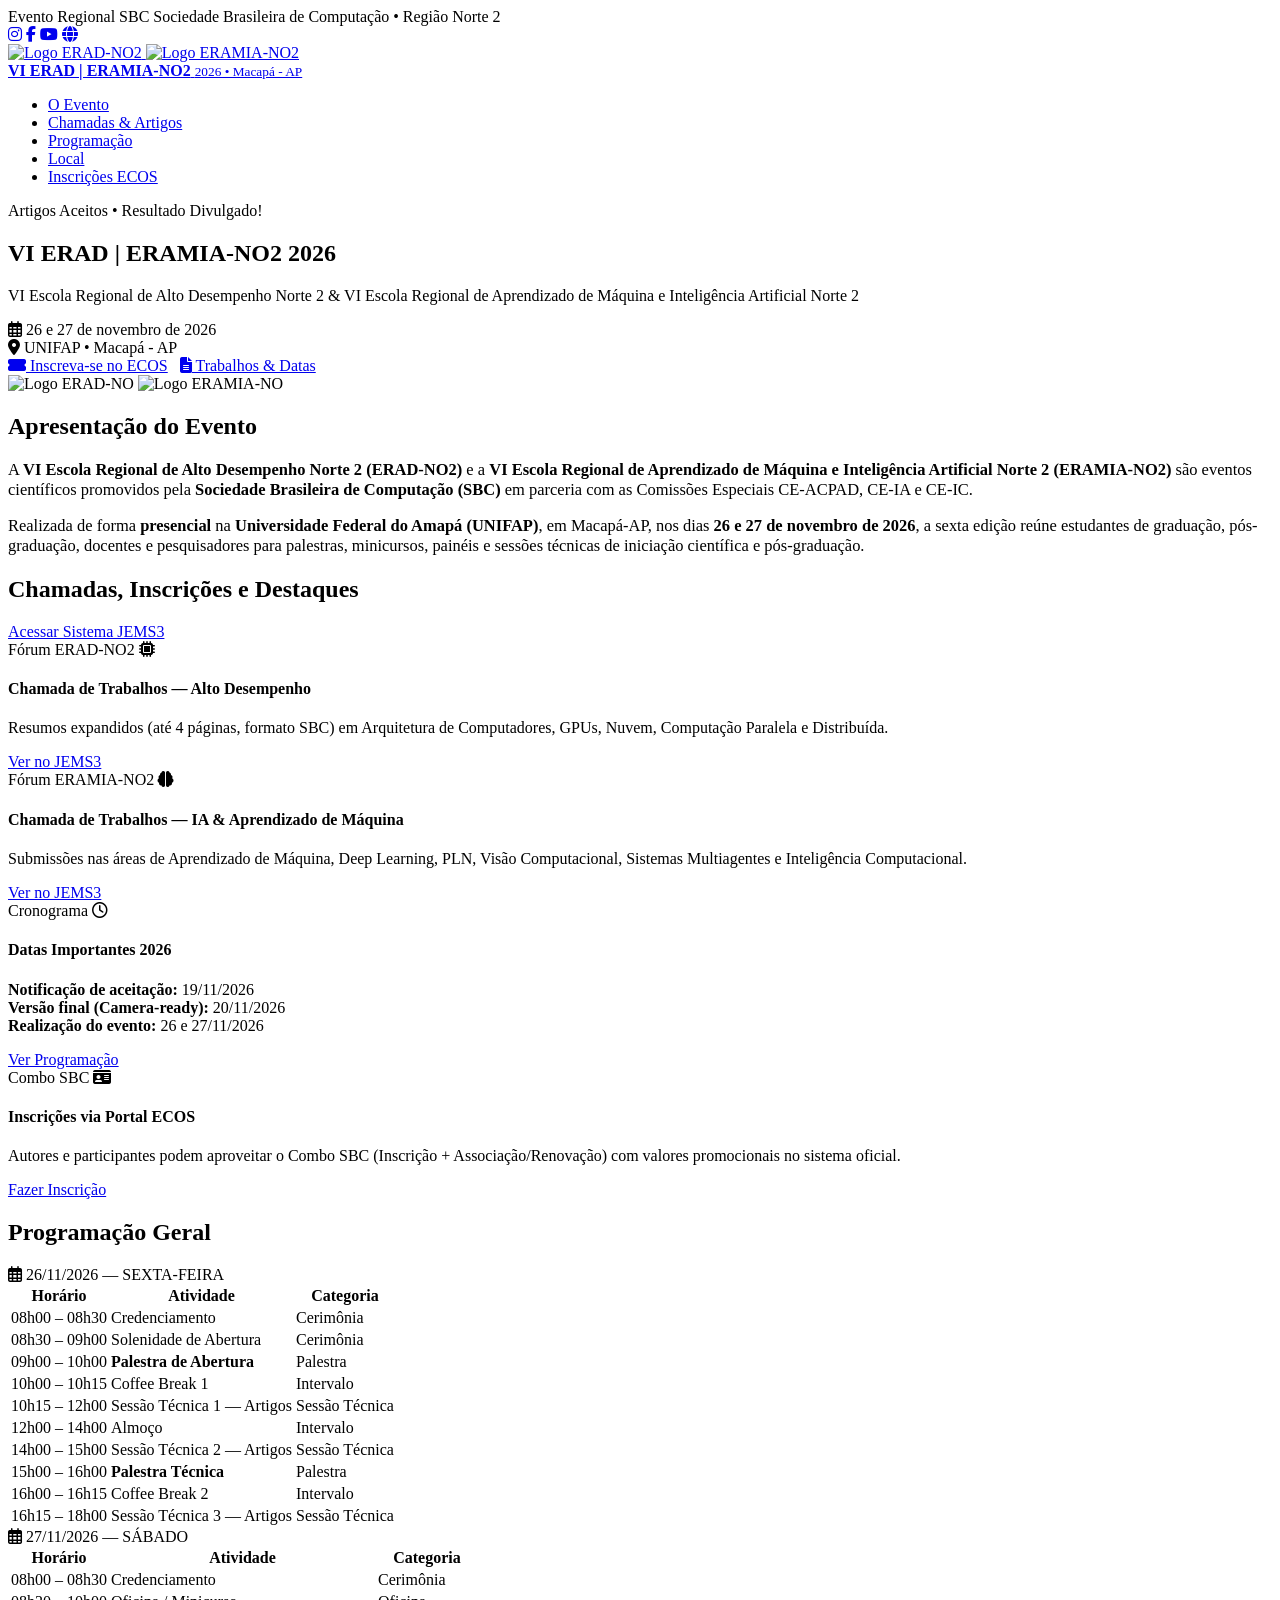
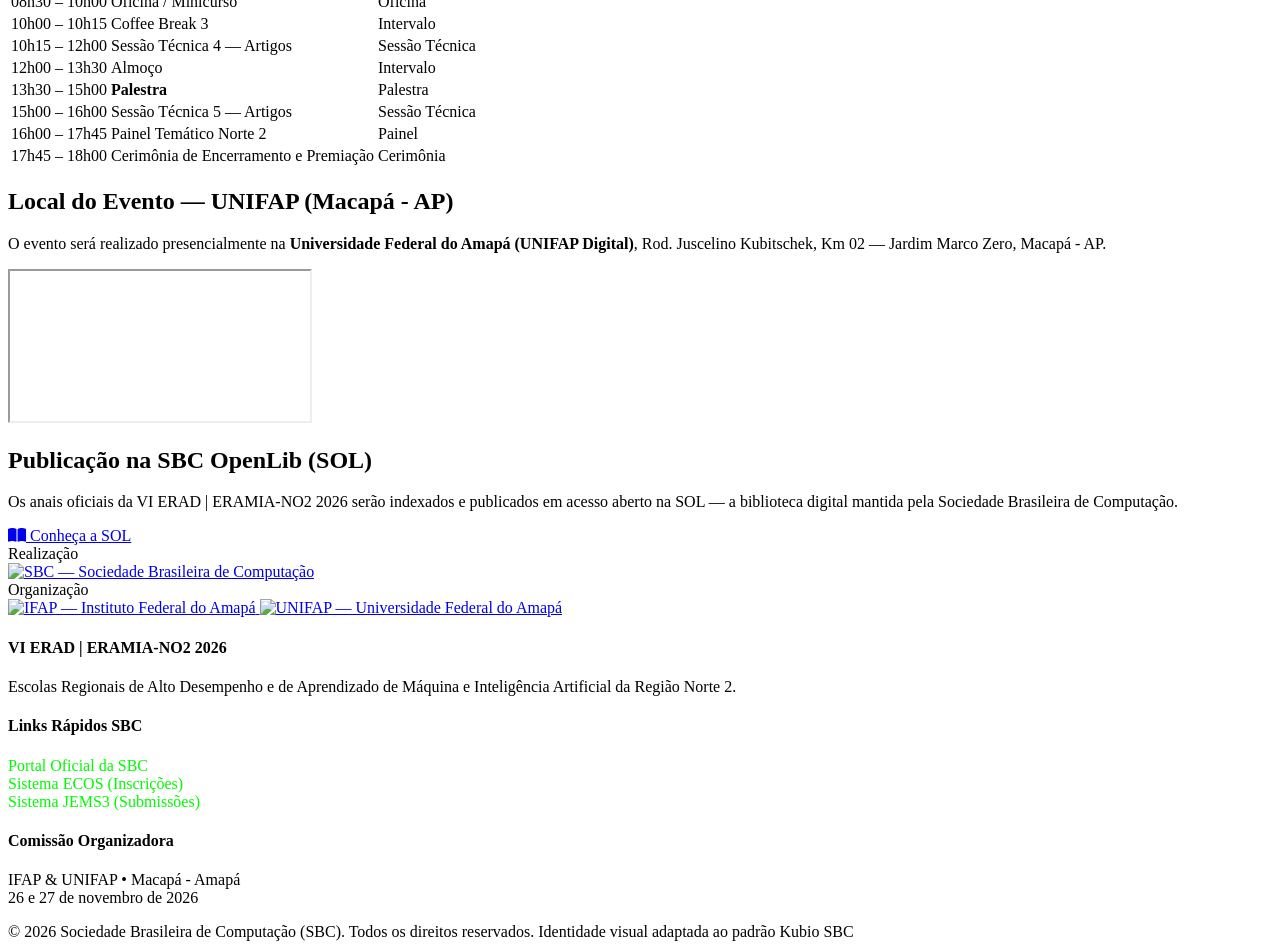
==== index.html @ fdc39e46 "Add files via upload" ====
<!DOCTYPE html>
<html lang="pt-BR" id="kubio">
<head>
  <meta charset="UTF-8" />
  <meta name="viewport" content="width=device-width, initial-scale=1" />
  <title>VI ERAD | ERAMIA-NO2 2026 – Sociedade Brasileira de Computação</title>
  <link rel="icon" href="assets/images/logo_ERAMIA-NO.png" type="image/png" />
  <link rel="stylesheet" href="https://cdnjs.cloudflare.com/ajax/libs/font-awesome/6.5.0/css/all.min.css" />
  <link rel="stylesheet" href="assets/css/sbc-erad-eramia.css" />
</head>
<body class="home wp-theme-kubio">
  <div id="page-top" tabindex="-1"></div>

  <div class="wp-site-blocks">
<!-- TOPBAR INSTITUCIONAL SBC -->
<div class="sbc-topbar">
  <div class="h-section-boxed-container sbc-topbar-inner">
    <div class="sbc-topbar-tag">
      <span class="badge-neon">Evento Regional SBC</span>
      <span>Sociedade Brasileira de Computação • Região Norte 2</span>
    </div>
    <div class="sbc-social-icons">
      <a href="https://www.instagram.com/eraderamia_no2/" target="_blank" rel="noopener" aria-label="Instagram"><i class="fab fa-instagram"></i></a>
      <a href="https://www.facebook.com/erad.eramia.no2" target="_blank" rel="noopener" aria-label="Facebook"><i class="fab fa-facebook-f"></i></a>
      <a href="https://www.youtube.com/channel/UCKwmp3FBjyOh47VYIpwZYsQ" target="_blank" rel="noopener" aria-label="YouTube"><i class="fab fa-youtube"></i></a>
      <a href="https://www.sbc.org.br/" target="_blank" rel="noopener" title="Portal SBC"><i class="fas fa-globe"></i></a>
    </div>
  </div>
</div>

<!-- HEADER E MENU PRINCIPAL (Estrutura Kubio Navigation) -->
<header class="wp-block-kubio-navigation-section">
  <div class="kubio-nav-inner">
    <a href="#page-top" class="kubio-logo-wrap">
      <img src="assets/images/logo_ERAD-NO.png" alt="Logo ERAD-NO2" />
      <img src="assets/images/logo_ERAMIA-NO.png" alt="Logo ERAMIA-NO2" />
      <div class="kubio-logo-title">
        <strong>VI ERAD | ERAMIA-NO2</strong>
        <small>2026 • Macapá - AP</small>
      </div>
    </a>

    <nav class="kubio-menu" aria-label="Menu Principal">
      <ul>
        <li class="current_page_item"><a href="#sobre">O Evento</a></li>
        <li><a href="#chamadas">Chamadas &amp; Artigos</a></li>
        <li><a href="#programacao">Programação</a></li>
        <li><a href="#local">Local</a></li>
        <li class="btn-nav-ecos"><a href="https://centraldesistemas.sbc.org.br/ecos/eradeeramiano22026" target="_blank" rel="noopener">Inscrições ECOS</a></li>
      </ul>
    </nav>
  </div>
</header>


    <!-- 3. SUPER BANNER / HERO -->
    <section class="sbc-smartslider-hero">
      <div class="hero-grid">
        <div>
          <span class="hero-kicker">Artigos Aceitos • Resultado Divulgado!</span>
          <h1>VI ERAD | <span>ERAMIA-NO2</span> 2026</h1>
          <p class="hero-subtitle">
            VI Escola Regional de Alto Desempenho Norte 2 &amp; VI Escola Regional de Aprendizado de Máquina e Inteligência Artificial Norte 2
          </p>

          <div class="hero-meta-row">
            <div class="hero-meta-item">
              <i class="far fa-calendar-alt"></i>
              <span>26 e 27 de novembro de 2026</span>
            </div>
            <div class="hero-meta-item">
              <i class="fas fa-map-marker-alt"></i>
              <span>UNIFAP • Macapá - AP</span>
            </div>
          </div>

          <div style="display: flex; gap: 12px; flex-wrap: wrap;">
            <a href="https://centraldesistemas.sbc.org.br/ecos/eradeeramiano22026" target="_blank" rel="noopener" class="wp-block-kubio-button__link btn-sbc-primary">
              <i class="fas fa-ticket-alt"></i> Inscreva-se no ECOS
            </a>
            <a href="#chamadas" class="wp-block-kubio-button__link btn-sbc-outline">
              <i class="fas fa-file-alt"></i> Trabalhos &amp; Datas
            </a>
          </div>
        </div>

        <div class="hero-logos-box">
          <img src="assets/images/logo_ERAD-NO.png" alt="Logo ERAD-NO" />
          <img src="assets/images/logo_ERAMIA-NO.png" alt="Logo ERAMIA-NO" />
        </div>
      </div>
    </section>

    <!-- 4. APRESENTAÇÃO DO EVENTO -->
    <section id="sobre" class="kubio-section">
      <div class="h-section-boxed-container">
        <div class="kubio-section-header">
          <h2>Apresentação do Evento</h2>
        </div>
        <p style="margin-bottom: 14px; font-size: 1.03rem;">
          A <strong>VI Escola Regional de Alto Desempenho Norte 2 (ERAD-NO2)</strong> e a <strong>VI Escola Regional de Aprendizado de Máquina e Inteligência Artificial Norte 2 (ERAMIA-NO2)</strong> são eventos científicos promovidos pela <strong>Sociedade Brasileira de Computação (SBC)</strong> em parceria com as Comissões Especiais CE-ACPAD, CE-IA e CE-IC.
        </p>
        <p style="font-size: 1.03rem;">
          Realizada de forma <strong>presencial</strong> na <strong>Universidade Federal do Amapá (UNIFAP)</strong>, em Macapá-AP, nos dias <strong>26 e 27 de novembro de 2026</strong>, a sexta edição reúne estudantes de graduação, pós-graduação, docentes e pesquisadores para palestras, minicursos, painéis e sessões técnicas de iniciação científica e pós-graduação.
        </p>
      </div>
    </section>

    <!-- 5. CARDS DE DESTAQUES E CHAMADAS -->
    <section id="chamadas" class="kubio-section kubio-section-alt">
      <div class="h-section-boxed-container">
        <div class="kubio-section-header">
          <h2>Chamadas, Inscrições e Destaques</h2>
          <a href="https://jems3.sbc.org.br/eradeeramia-no22026" target="_blank" rel="noopener" class="kubio-read-more">Acessar Sistema JEMS3</a>
        </div>

        <div class="kubio-cards-grid">
          <article class="kubio-post-card">
            <div class="kubio-card-banner">
              <span>Fórum ERAD-NO2</span>
              <i class="fas fa-microchip"></i>
            </div>
            <div class="kubio-card-body">
              <h4>Chamada de Trabalhos — Alto Desempenho</h4>
              <p>Resumos expandidos (até 4 páginas, formato SBC) em Arquitetura de Computadores, GPUs, Nuvem, Computação Paralela e Distribuída.</p>
              <a href="https://jems3.sbc.org.br/eradeeramia-no22026" target="_blank" rel="noopener" class="kubio-read-more">Ver no JEMS3</a>
            </div>
          </article>

          <article class="kubio-post-card">
            <div class="kubio-card-banner">
              <span>Fórum ERAMIA-NO2</span>
              <i class="fas fa-brain"></i>
            </div>
            <div class="kubio-card-body">
              <h4>Chamada de Trabalhos — IA &amp; Aprendizado de Máquina</h4>
              <p>Submissões nas áreas de Aprendizado de Máquina, Deep Learning, PLN, Visão Computacional, Sistemas Multiagentes e Inteligência Computacional.</p>
              <a href="https://jems3.sbc.org.br/eradeeramia-no22026" target="_blank" rel="noopener" class="kubio-read-more">Ver no JEMS3</a>
            </div>
          </article>

          <article class="kubio-post-card">
            <div class="kubio-card-banner">
              <span>Cronograma</span>
              <i class="far fa-clock"></i>
            </div>
            <div class="kubio-card-body">
              <h4>Datas Importantes 2026</h4>
              <p>
                <strong>Notificação de aceitação:</strong> 19/11/2026<br />
                <strong>Versão final (Camera-ready):</strong> 20/11/2026<br />
                <strong>Realização do evento:</strong> 26 e 27/11/2026
              </p>
              <a href="#programacao" class="kubio-read-more">Ver Programação</a>
            </div>
          </article>

          <article class="kubio-post-card">
            <div class="kubio-card-banner">
              <span>Combo SBC</span>
              <i class="fas fa-id-card"></i>
            </div>
            <div class="kubio-card-body">
              <h4>Inscrições via Portal ECOS</h4>
              <p>Autores e participantes podem aproveitar o Combo SBC (Inscrição + Associação/Renovação) com valores promocionais no sistema oficial.</p>
              <a href="https://centraldesistemas.sbc.org.br/ecos/eradeeramiano22026" target="_blank" rel="noopener" class="kubio-read-more">Fazer Inscrição</a>
            </div>
          </article>
        </div>
      </div>
    </section>

    <!-- 6. PROGRAMAÇÃO GERAL -->
    <section id="programacao" class="kubio-section">
      <div class="h-section-boxed-container">
        <div class="kubio-section-header">
          <h2>Programação Geral</h2>
        </div>

        <div class="programacao-grid">
          <div class="dia-card">
            <div class="dia-header"><i class="far fa-calendar-alt"></i> 26/11/2026 — SEXTA-FEIRA</div>
            <table class="tablepress-sbc">
              <thead>
                <tr><th>Horário</th><th>Atividade</th><th>Categoria</th></tr>
              </thead>
              <tbody>
                <tr><td class="horario-cell">08h00 – 08h30</td><td>Credenciamento</td><td><span class="badge-tipo">Cerimônia</span></td></tr>
                <tr><td class="horario-cell">08h30 – 09h00</td><td>Solenidade de Abertura</td><td><span class="badge-tipo">Cerimônia</span></td></tr>
                <tr><td class="horario-cell">09h00 – 10h00</td><td><strong>Palestra de Abertura</strong></td><td><span class="badge-tipo">Palestra</span></td></tr>
                <tr><td class="horario-cell">10h00 – 10h15</td><td>Coffee Break 1</td><td><span class="badge-tipo badge-intervalo">Intervalo</span></td></tr>
                <tr><td class="horario-cell">10h15 – 12h00</td><td>Sessão Técnica 1 — Artigos</td><td><span class="badge-tipo">Sessão Técnica</span></td></tr>
                <tr><td class="horario-cell">12h00 – 14h00</td><td>Almoço</td><td><span class="badge-tipo badge-intervalo">Intervalo</span></td></tr>
                <tr><td class="horario-cell">14h00 – 15h00</td><td>Sessão Técnica 2 — Artigos</td><td><span class="badge-tipo">Sessão Técnica</span></td></tr>
                <tr><td class="horario-cell">15h00 – 16h00</td><td><strong>Palestra Técnica</strong></td><td><span class="badge-tipo">Palestra</span></td></tr>
                <tr><td class="horario-cell">16h00 – 16h15</td><td>Coffee Break 2</td><td><span class="badge-tipo badge-intervalo">Intervalo</span></td></tr>
                <tr><td class="horario-cell">16h15 – 18h00</td><td>Sessão Técnica 3 — Artigos</td><td><span class="badge-tipo">Sessão Técnica</span></td></tr>
              </tbody>
            </table>
          </div>

          <div class="dia-card">
            <div class="dia-header"><i class="far fa-calendar-alt"></i> 27/11/2026 — SÁBADO</div>
            <table class="tablepress-sbc">
              <thead>
                <tr><th>Horário</th><th>Atividade</th><th>Categoria</th></tr>
              </thead>
              <tbody>
                <tr><td class="horario-cell">08h00 – 08h30</td><td>Credenciamento</td><td><span class="badge-tipo">Cerimônia</span></td></tr>
                <tr><td class="horario-cell">08h30 – 10h00</td><td>Oficina / Minicurso</td><td><span class="badge-tipo">Oficina</span></td></tr>
                <tr><td class="horario-cell">10h00 – 10h15</td><td>Coffee Break 3</td><td><span class="badge-tipo badge-intervalo">Intervalo</span></td></tr>
                <tr><td class="horario-cell">10h15 – 12h00</td><td>Sessão Técnica 4 — Artigos</td><td><span class="badge-tipo">Sessão Técnica</span></td></tr>
                <tr><td class="horario-cell">12h00 – 13h30</td><td>Almoço</td><td><span class="badge-tipo badge-intervalo">Intervalo</span></td></tr>
                <tr><td class="horario-cell">13h30 – 15h00</td><td><strong>Palestra</strong></td><td><span class="badge-tipo">Palestra</span></td></tr>
                <tr><td class="horario-cell">15h00 – 16h00</td><td>Sessão Técnica 5 — Artigos</td><td><span class="badge-tipo">Sessão Técnica</span></td></tr>
                <tr><td class="horario-cell">16h00 – 17h45</td><td>Painel Temático Norte 2</td><td><span class="badge-tipo">Painel</span></td></tr>
                <tr><td class="horario-cell">17h45 – 18h00</td><td>Cerimônia de Encerramento e Premiação</td><td><span class="badge-tipo">Cerimônia</span></td></tr>
              </tbody>
            </table>
          </div>
        </div>
      </div>
    </section>

    <!-- 7. LOCAL DO EVENTO (MAPA UNIFAP) -->
    <section id="local" class="kubio-section kubio-section-alt">
      <div class="h-section-boxed-container">
        <div class="kubio-section-header">
          <h2>Local do Evento — UNIFAP (Macapá - AP)</h2>
        </div>
        <p>O evento será realizado presencialmente na <strong>Universidade Federal do Amapá (UNIFAP Digital)</strong>, Rod. Juscelino Kubitschek, Km 02 — Jardim Marco Zero, Macapá - AP.</p>
        <div class="mapa-responsivo">
          <iframe src="https://www.google.com/maps/embed?pb=!1m18!1m12!1m3!1d3989.818270192112!2d-51.08815382415937!3d-0.009084499990822519!2m3!1f0!2f0!3f0!3m2!1i1024!2i768!4f13.1!3m3!1m2!1s0x929e1f00531be1c9%3A0x46f0536468d539aa!2sUnifap%20Digital!5e0!3m2!1spt-BR!2sbr!4v1790011694792!5m2!1spt-BR!2sbr" allowfullscreen="" loading="lazy" referrerpolicy="strict-origin-when-cross-origin"></iframe>
        </div>
      </div>
    </section>

<!-- FAIXA DESTAQUE SOL -->
<section class="sbc-sol-banner">
  <div class="sbc-sol-inner">
    <div>
      <h2>Publicação na SBC OpenLib (SOL)</h2>
      <p>Os anais oficiais da VI ERAD | ERAMIA-NO2 2026 serão indexados e publicados em acesso aberto na SOL — a biblioteca digital mantida pela Sociedade Brasileira de Computação.</p>
    </div>
    <a href="https://sol.sbc.org.br/" target="_blank" rel="noopener" class="wp-block-kubio-button__link btn-sbc-primary">
      <i class="fas fa-book-open"></i> Conheça a SOL
    </a>
  </div>
</section>

<!-- REALIZAÇÃO E ORGANIZAÇÃO -->
<section class="instituicoes-bar" aria-label="Realização e Organização">
  <div class="instituicoes-grid">
    <div class="inst-group">
      <span class="inst-label">Realização</span>
      <div class="inst-logos-row">
        <a href="https://www.sbc.org.br/" target="_blank" rel="noopener" class="inst-logo-card" title="Sociedade Brasileira de Computação (SBC)">
          <img src="assets/images/logo_SBC.jpg" alt="SBC — Sociedade Brasileira de Computação" />
        </a>
      </div>
    </div>

    <div class="inst-group">
      <span class="inst-label">Organização</span>
      <div class="inst-logos-row">
        <a href="https://www.ifap.edu.br/" target="_blank" rel="noopener" class="inst-logo-card" title="Instituto Federal do Amapá (IFAP)">
          <img src="assets/images/logo_IFAP.png" alt="IFAP — Instituto Federal do Amapá" />
        </a>
        <a href="https://www.unifap.br/" target="_blank" rel="noopener" class="inst-logo-card" title="Universidade Federal do Amapá (UNIFAP)">
          <img src="assets/images/logo_UNIFAP.jpg" alt="UNIFAP — Universidade Federal do Amapá" class="logo-unifap-wide" />
        </a>
      </div>
    </div>
  </div>
</section>

<!-- RODAPÉ INSTITUCIONAL SBC -->
<footer class="wp-block-kubio-footer">
  <div class="footer-grid">
    <div>
      <h4>VI ERAD | ERAMIA-NO2 2026</h4>
      <p>Escolas Regionais de Alto Desempenho e de Aprendizado de Máquina e Inteligência Artificial da Região Norte 2.</p>
    </div>
    <div>
      <h4>Links Rápidos SBC</h4>
      <p>
        <a href="https://www.sbc.org.br/" style="color:#00fb00;text-decoration:none;">Portal Oficial da SBC</a><br />
        <a href="https://centraldesistemas.sbc.org.br/ecos/eradeeramiano22026" style="color:#00fb00;text-decoration:none;">Sistema ECOS (Inscrições)</a><br />
        <a href="https://jems3.sbc.org.br/eradeeramia-no22026" style="color:#00fb00;text-decoration:none;">Sistema JEMS3 (Submissões)</a>
      </p>
    </div>
    <div>
      <h4>Comissão Organizadora</h4>
      <p>IFAP &amp; UNIFAP • Macapá - Amapá<br />26 e 27 de novembro de 2026</p>
    </div>
  </div>
  <div class="footer-bottom">
    <span>© 2026 Sociedade Brasileira de Computação (SBC). Todos os direitos reservados.</span>
    <span>Identidade visual adaptada ao padrão Kubio SBC</span>
  </div>
</footer>

  </div>
</body>
</html>
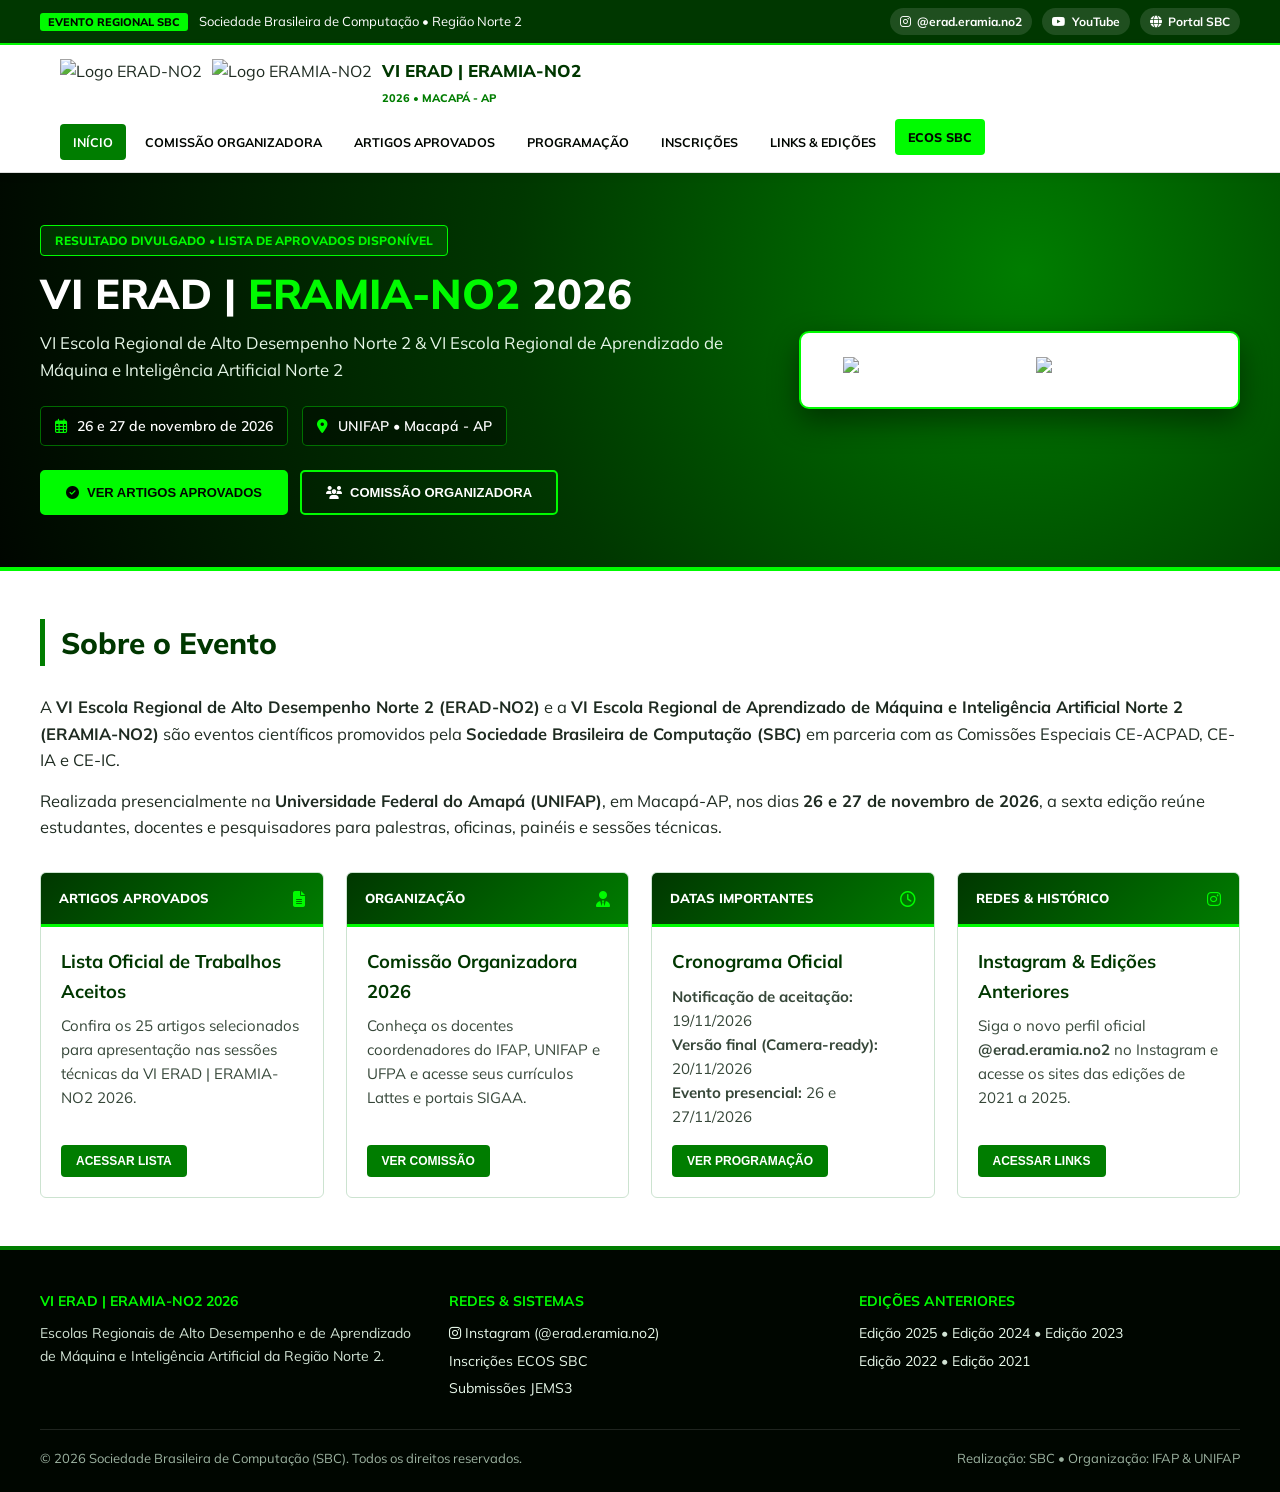
==== commit 8cc26f39: "Update index.html" ====
--- a/index.html
+++ b/index.html
@@ -1,305 +1,906 @@
 <!DOCTYPE html>
-<html lang="pt-BR" id="kubio">
+<html lang="pt-BR">
 <head>
   <meta charset="UTF-8" />
   <meta name="viewport" content="width=device-width, initial-scale=1" />
   <title>VI ERAD | ERAMIA-NO2 2026 – Sociedade Brasileira de Computação</title>
   <link rel="icon" href="assets/images/logo_ERAMIA-NO.png" type="image/png" />
   <link rel="stylesheet" href="https://cdnjs.cloudflare.com/ajax/libs/font-awesome/6.5.0/css/all.min.css" />
-  <link rel="stylesheet" href="assets/css/sbc-erad-eramia.css" />
+  <style>
+    @import url('https://fonts.googleapis.com/css2?family=Mulish:wght@300;400;500;600;700;800&display=swap');
+
+    :root {
+      /* Cores extraídas diretamente das logos oficiais ERAD-NO2 e ERAMIA-NO2 */
+      --cor-neon: #00fb00;
+      --cor-neon-puro: #00ff00;
+      --cor-primaria: #007d00;
+      --cor-secundaria: #007800;
+      --cor-escura: #003700;
+      --cor-preto: #000600;
+      --cor-fundo-suave: #f2f9f3;
+      --cor-texto: #1e2b21;
+      --cor-borda: #cce3d0;
+    }
+
+    * { box-sizing: border-box; margin: 0; padding: 0; }
+    html { scroll-behavior: smooth; }
+    body {
+      font-family: 'Mulish', Helvetica, Arial, sans-serif;
+      color: var(--cor-texto);
+      background-color: #ffffff;
+      line-height: 1.6;
+    }
+
+    /* TOPBAR INSTITUCIONAL */
+    .sbc-topbar {
+      background-color: var(--cor-escura);
+      color: #ffffff;
+      border-bottom: 2px solid var(--cor-neon);
+      padding: 8px 20px;
+      font-size: 13px;
+    }
+    .container {
+      max-width: 1200px;
+      margin: 0 auto;
+    }
+    .topbar-inner {
+      display: flex;
+      justify-content: space-between;
+      align-items: center;
+      flex-wrap: wrap;
+      gap: 10px;
+    }
+    .badge-neon {
+      background-color: var(--cor-neon);
+      color: var(--cor-preto);
+      font-weight: 800;
+      font-size: 11px;
+      padding: 2px 8px;
+      border-radius: 3px;
+      text-transform: uppercase;
+      margin-right: 8px;
+    }
+    .social-links {
+      display: flex;
+      align-items: center;
+      gap: 10px;
+    }
+    .social-links a {
+      color: #ffffff;
+      background: rgba(255, 255, 255, 0.12);
+      padding: 4px 10px;
+      border-radius: 20px;
+      text-decoration: none;
+      font-size: 12px;
+      font-weight: 700;
+      display: inline-flex;
+      align-items: center;
+      gap: 6px;
+      transition: all 0.2s ease;
+    }
+    .social-links a:hover {
+      background-color: var(--cor-neon);
+      color: var(--cor-preto);
+    }
+
+    /* NAVEGAÇÃO PRINCIPAL POR PÁGINAS/ABAS */
+    header {
+      background: #ffffff;
+      border-bottom: 1px solid #dedede;
+      box-shadow: 0 2px 10px rgba(0,0,0,0.06);
+      position: sticky;
+      top: 0;
+      z-index: 1000;
+    }
+    .nav-inner {
+      display: flex;
+      justify-content: space-between;
+      align-items: center;
+      padding: 12px 20px;
+      max-width: 1200px;
+      margin: 0 auto;
+      flex-wrap: wrap;
+      gap: 14px;
+    }
+    .logo-wrap {
+      display: flex;
+      align-items: center;
+      gap: 10px;
+      text-decoration: none;
+      cursor: pointer;
+    }
+    .logo-wrap img {
+      height: 50px;
+      width: auto;
+      object-fit: contain;
+    }
+    .logo-title strong {
+      display: block;
+      color: var(--cor-escura);
+      font-size: 17px;
+      font-weight: 800;
+    }
+    .logo-title small {
+      color: var(--cor-primaria);
+      font-size: 11px;
+      font-weight: 800;
+      text-transform: uppercase;
+    }
+    .nav-menu {
+      list-style: none;
+      display: flex;
+      flex-wrap: wrap;
+      gap: 6px;
+    }
+    .nav-menu button, .nav-menu a {
+      background: transparent;
+      border: none;
+      font-family: inherit;
+      font-weight: 700;
+      font-size: 12.5px;
+      text-transform: uppercase;
+      color: var(--cor-preto);
+      padding: 10px 13px;
+      border-radius: 4px;
+      cursor: pointer;
+      text-decoration: none;
+      transition: all 0.2s ease;
+    }
+    .nav-menu button:hover, .nav-menu button.active {
+      background-color: var(--cor-primaria);
+      color: #ffffff;
+    }
+    .nav-menu a.btn-ecos {
+      background-color: var(--cor-neon);
+      color: var(--cor-preto);
+      font-weight: 800;
+    }
+    .nav-menu a.btn-ecos:hover {
+      background-color: var(--cor-escura);
+      color: var(--cor-neon);
+    }
+
+    /* HERO */
+    .hero {
+      background: radial-gradient(circle at 80% 25%, var(--cor-primaria) 0%, var(--cor-escura) 48%, var(--cor-preto) 100%);
+      color: #ffffff;
+      padding: 52px 20px;
+      border-bottom: 4px solid var(--cor-neon);
+      position: relative;
+    }
+    .hero-grid {
+      max-width: 1200px;
+      margin: 0 auto;
+      display: grid;
+      grid-template-columns: 1.4fr 0.85fr;
+      gap: 32px;
+      align-items: center;
+    }
+    .hero-kicker {
+      display: inline-block;
+      background: rgba(0, 251, 0, 0.14);
+      border: 1px solid var(--cor-neon);
+      color: var(--cor-neon);
+      font-size: 12px;
+      font-weight: 800;
+      text-transform: uppercase;
+      padding: 5px 14px;
+      border-radius: 4px;
+      margin-bottom: 14px;
+    }
+    .hero h1 {
+      font-size: 2.6rem;
+      font-weight: 800;
+      line-height: 1.15;
+      margin-bottom: 12px;
+    }
+    .hero h1 span { color: var(--cor-neon); }
+    .hero p {
+      color: #e6f7e8;
+      margin-bottom: 22px;
+      font-size: 1.05rem;
+    }
+    .hero-meta {
+      display: flex;
+      flex-wrap: wrap;
+      gap: 14px;
+      margin-bottom: 24px;
+    }
+    .hero-meta span {
+      background: rgba(0, 6, 0, 0.5);
+      border: 1px solid rgba(0, 251, 0, 0.4);
+      padding: 8px 14px;
+      border-radius: 5px;
+      font-size: 14px;
+      font-weight: 600;
+    }
+    .hero-meta i { color: var(--cor-neon); margin-right: 6px; }
+    .hero-actions { display: flex; flex-wrap: wrap; gap: 12px; }
+    .btn-primary {
+      background-color: var(--cor-neon);
+      color: var(--cor-preto);
+      border: 2px solid var(--cor-neon);
+      padding: 13px 24px;
+      border-radius: 5px;
+      font-weight: 800;
+      font-size: 13px;
+      text-transform: uppercase;
+      text-decoration: none;
+      cursor: pointer;
+      display: inline-flex;
+      align-items: center;
+      gap: 8px;
+    }
+    .btn-primary:hover { background: #ffffff; border-color: #ffffff; color: var(--cor-escura); }
+    .btn-outline {
+      background: transparent;
+      color: #ffffff;
+      border: 2px solid var(--cor-neon);
+      padding: 13px 24px;
+      border-radius: 5px;
+      font-weight: 800;
+      font-size: 13px;
+      text-transform: uppercase;
+      cursor: pointer;
+      display: inline-flex;
+      align-items: center;
+      gap: 8px;
+    }
+    .btn-outline:hover { background: var(--cor-neon); color: var(--cor-preto); }
+    .hero-logos {
+      background: #ffffff;
+      border: 2px solid var(--cor-neon);
+      border-radius: 10px;
+      padding: 24px;
+      display: flex;
+      justify-content: space-around;
+      align-items: center;
+      gap: 16px;
+      box-shadow: 0 12px 30px rgba(0,0,0,0.45);
+    }
+    .hero-logos img { max-height: 135px; width: auto; object-fit: contain; }
+
+    /* PÁGINAS SEPARADAS (SPA TABS) */
+    .page-view { display: none; padding: 48px 20px; }
+    .page-view.active { display: block; animation: fadeIn 0.25s ease; }
+    @keyframes fadeIn { from { opacity: 0; transform: translateY(6px); } to { opacity: 1; transform: translateY(0); } }
+
+    .section-header {
+      border-left: 5px solid var(--cor-primaria);
+      padding-left: 16px;
+      margin-bottom: 28px;
+      display: flex;
+      justify-content: space-between;
+      align-items: center;
+      flex-wrap: wrap;
+      gap: 12px;
+    }
+    .section-header h2 {
+      font-size: 1.85rem;
+      font-weight: 800;
+      color: var(--cor-escura);
+    }
+
+    /* CARDS & GRIDS */
+    .cards-grid {
+      display: grid;
+      grid-template-columns: repeat(auto-fit, minmax(270px, 1fr));
+      gap: 22px;
+    }
+    .card {
+      background: #ffffff;
+      border: 1px solid var(--cor-borda);
+      border-radius: 6px;
+      overflow: hidden;
+      display: flex;
+      flex-direction: column;
+      transition: transform 0.2s ease, box-shadow 0.2s ease;
+    }
+    .card:hover {
+      transform: translateY(-3px);
+      box-shadow: 0 8px 20px rgba(0, 55, 0, 0.12);
+      border-color: var(--cor-primaria);
+    }
+    .card-top {
+      background: linear-gradient(135deg, var(--cor-escura), var(--cor-primaria));
+      color: #ffffff;
+      padding: 15px 18px;
+      border-bottom: 3px solid var(--cor-neon);
+      font-weight: 800;
+      font-size: 13px;
+      text-transform: uppercase;
+      display: flex;
+      justify-content: space-between;
+      align-items: center;
+    }
+    .card-top i { color: var(--cor-neon); font-size: 16px; }
+    .card-body { padding: 20px; flex: 1; display: flex; flex-direction: column; }
+    .card-body h3 { color: var(--cor-escura); font-size: 1.15rem; margin-bottom: 8px; }
+    .card-body p { font-size: 0.94rem; color: #364739; margin-bottom: 16px; flex: 1; }
+    .btn-card {
+      align-self: flex-start;
+      background-color: var(--cor-primaria);
+      color: #ffffff;
+      padding: 9px 15px;
+      border-radius: 4px;
+      text-decoration: none;
+      font-size: 12px;
+      font-weight: 700;
+      text-transform: uppercase;
+      border: none;
+      cursor: pointer;
+    }
+    .btn-card:hover { background-color: var(--cor-escura); color: var(--cor-neon); }
+
+    /* COMISSÃO ORGANIZADORA */
+    .comissao-card {
+      background: var(--cor-fundo-suave);
+      border: 1px solid var(--cor-borda);
+      border-left: 5px solid var(--cor-primaria);
+      border-radius: 6px;
+      padding: 20px;
+      display: flex;
+      flex-direction: column;
+      justify-content: space-between;
+      gap: 14px;
+    }
+    .comissao-card h3 { color: var(--cor-escura); font-size: 1.15rem; font-weight: 800; }
+    .comissao-inst {
+      display: inline-block;
+      background: #e1f7e4;
+      color: var(--cor-escura);
+      font-weight: 700;
+      font-size: 12.5px;
+      padding: 4px 10px;
+      border-radius: 4px;
+      margin-top: 6px;
+    }
+
+    /* ARTIGOS APROVADOS */
+    .search-bar-box {
+      background: var(--cor-fundo-suave);
+      border: 1px solid var(--cor-borda);
+      padding: 18px;
+      border-radius: 6px;
+      margin-bottom: 24px;
+      display: flex;
+      flex-wrap: wrap;
+      gap: 12px;
+      align-items: center;
+    }
+    .search-bar-box input {
+      flex: 1;
+      min-width: 260px;
+      padding: 11px 14px;
+      border: 1px solid #b5d4ba;
+      border-radius: 4px;
+      font-size: 14px;
+      font-family: inherit;
+    }
+    .search-bar-box input:focus { outline: 2px solid var(--cor-primaria); }
+    .count-badge {
+      background: var(--cor-escura);
+      color: var(--cor-neon);
+      font-weight: 800;
+      padding: 8px 14px;
+      border-radius: 4px;
+      font-size: 13px;
+    }
+    .paper-item {
+      background: #ffffff;
+      border: 1px solid var(--cor-borda);
+      border-left: 4px solid var(--cor-primaria);
+      border-radius: 5px;
+      padding: 16px 20px;
+      margin-bottom: 12px;
+      transition: border-color 0.2s ease;
+    }
+    .paper-item:hover { border-left-color: var(--cor-neon); background: #fafdfb; }
+    .paper-title {
+      font-weight: 800;
+      color: var(--cor-escura);
+      font-size: 1.03rem;
+      margin-bottom: 6px;
+    }
+    .paper-authors {
+      font-size: 0.92rem;
+      color: #3a4d3e;
+    }
+
+    /* TABELAS PROGRAMAÇÃO E INSCRIÇÕES */
+    .table-sbc {
+      width: 100%;
+      border-collapse: collapse;
+      margin-bottom: 24px;
+      background: #ffffff;
+      border: 1px solid var(--cor-borda);
+    }
+    .table-sbc th {
+      background: var(--cor-escura);
+      color: #ffffff;
+      text-align: left;
+      padding: 12px 14px;
+      font-size: 13px;
+      text-transform: uppercase;
+      border-bottom: 3px solid var(--cor-neon);
+    }
+    .table-sbc td {
+      padding: 11px 14px;
+      border-bottom: 1px solid #e6f2e8;
+      font-size: 14px;
+    }
+    .table-sbc tr:nth-child(even) { background: var(--cor-fundo-suave); }
+
+    /* RODAPÉ */
+    footer {
+      background-color: var(--cor-preto);
+      color: #d1e3d4;
+      border-top: 4px solid var(--cor-primaria);
+      padding: 40px 20px 24px;
+      font-size: 14px;
+    }
+    .footer-grid {
+      max-width: 1200px;
+      margin: 0 auto;
+      display: grid;
+      grid-template-columns: repeat(auto-fit, minmax(250px, 1fr));
+      gap: 28px;
+      padding-bottom: 24px;
+      border-bottom: 1px solid rgba(255,255,255,0.12);
+    }
+    .footer-grid h4 {
+      color: var(--cor-neon);
+      font-size: 14px;
+      text-transform: uppercase;
+      margin-bottom: 10px;
+    }
+    .footer-grid a {
+      color: #e6f7e8;
+      text-decoration: none;
+      display: inline-block;
+      margin-bottom: 5px;
+    }
+    .footer-grid a:hover { color: var(--cor-neon); }
+    .footer-bottom {
+      max-width: 1200px;
+      margin: 18px auto 0;
+      display: flex;
+      justify-content: space-between;
+      flex-wrap: wrap;
+      gap: 10px;
+      font-size: 13px;
+      color: #9cb3a0;
+    }
+
+    @media (max-width: 850px) {
+      .hero-grid { grid-template-columns: 1fr; }
+      .hero h1 { font-size: 2rem; }
+    }
+  </style>
 </head>
-<body class="home wp-theme-kubio">
-  <div id="page-top" tabindex="-1"></div>
-
-  <div class="wp-site-blocks">
-<!-- TOPBAR INSTITUCIONAL SBC -->
-<div class="sbc-topbar">
-  <div class="h-section-boxed-container sbc-topbar-inner">
-    <div class="sbc-topbar-tag">
-      <span class="badge-neon">Evento Regional SBC</span>
-      <span>Sociedade Brasileira de Computação • Região Norte 2</span>
-    </div>
-    <div class="sbc-social-icons">
-      <a href="https://www.instagram.com/eraderamia_no2/" target="_blank" rel="noopener" aria-label="Instagram"><i class="fab fa-instagram"></i></a>
-      <a href="https://www.facebook.com/erad.eramia.no2" target="_blank" rel="noopener" aria-label="Facebook"><i class="fab fa-facebook-f"></i></a>
-      <a href="https://www.youtube.com/channel/UCKwmp3FBjyOh47VYIpwZYsQ" target="_blank" rel="noopener" aria-label="YouTube"><i class="fab fa-youtube"></i></a>
-      <a href="https://www.sbc.org.br/" target="_blank" rel="noopener" title="Portal SBC"><i class="fas fa-globe"></i></a>
+<body>
+
+  <!-- TOPBAR -->
+  <div class="sbc-topbar">
+    <div class="container topbar-inner">
+      <div>
+        <span class="badge-neon">Evento Regional SBC</span>
+        <span>Sociedade Brasileira de Computação • Região Norte 2</span>
+      </div>
+      <div class="social-links">
+        <a href="https://www.instagram.com/erad.eramia.no2/" target="_blank" rel="noopener">
+          <i class="fab fa-instagram"></i> @erad.eramia.no2
+        </a>
+        <a href="https://www.youtube.com/channel/UCKwmp3FBjyOh47VYIpwZYsQ" target="_blank" rel="noopener">
+          <i class="fab fa-youtube"></i> YouTube
+        </a>
+        <a href="https://www.sbc.org.br/" target="_blank" rel="noopener">
+          <i class="fas fa-globe"></i> Portal SBC
+        </a>
+      </div>
     </div>
   </div>
-</div>
-
-<!-- HEADER E MENU PRINCIPAL (Estrutura Kubio Navigation) -->
-<header class="wp-block-kubio-navigation-section">
-  <div class="kubio-nav-inner">
-    <a href="#page-top" class="kubio-logo-wrap">
-      <img src="assets/images/logo_ERAD-NO.png" alt="Logo ERAD-NO2" />
-      <img src="assets/images/logo_ERAMIA-NO.png" alt="Logo ERAMIA-NO2" />
-      <div class="kubio-logo-title">
-        <strong>VI ERAD | ERAMIA-NO2</strong>
-        <small>2026 • Macapá - AP</small>
-      </div>
-    </a>
-
-    <nav class="kubio-menu" aria-label="Menu Principal">
-      <ul>
-        <li class="current_page_item"><a href="#sobre">O Evento</a></li>
-        <li><a href="#chamadas">Chamadas &amp; Artigos</a></li>
-        <li><a href="#programacao">Programação</a></li>
-        <li><a href="#local">Local</a></li>
-        <li class="btn-nav-ecos"><a href="https://centraldesistemas.sbc.org.br/ecos/eradeeramiano22026" target="_blank" rel="noopener">Inscrições ECOS</a></li>
+
+  <!-- HEADER & MENU DE PÁGINAS SEPARADAS -->
+  <header>
+    <div class="nav-inner">
+      <div class="logo-wrap" onclick="showPage('inicio')">
+        <img src="assets/images/logo_ERAD-NO.png" alt="Logo ERAD-NO2" />
+        <img src="assets/images/logo_ERAMIA-NO.png" alt="Logo ERAMIA-NO2" />
+        <div class="logo-title">
+          <strong>VI ERAD | ERAMIA-NO2</strong>
+          <small>2026 • Macapá - AP</small>
+        </div>
+      </div>
+
+      <ul class="nav-menu">
+        <li><button class="tab-btn active" data-target="inicio" onclick="showPage('inicio')">Início</button></li>
+        <li><button class="tab-btn" data-target="comissao" onclick="showPage('comissao')">Comissão Organizadora</button></li>
+        <li><button class="tab-btn" data-target="aprovados" onclick="showPage('aprovados')">Artigos Aprovados</button></li>
+        <li><button class="tab-btn" data-target="programacao" onclick="showPage('programacao')">Programação</button></li>
+        <li><button class="tab-btn" data-target="inscricoes" onclick="showPage('inscricoes')">Inscrições</button></li>
+        <li><button class="tab-btn" data-target="links" onclick="showPage('links')">Links &amp; Edições</button></li>
+        <li><a href="https://centraldesistemas.sbc.org.br/ecos/eradeeramiano22026" target="_blank" rel="noopener" class="btn-ecos">ECOS SBC</a></li>
       </ul>
-    </nav>
-  </div>
-</header>
-
-
-    <!-- 3. SUPER BANNER / HERO -->
-    <section class="sbc-smartslider-hero">
-      <div class="hero-grid">
-        <div>
-          <span class="hero-kicker">Artigos Aceitos • Resultado Divulgado!</span>
-          <h1>VI ERAD | <span>ERAMIA-NO2</span> 2026</h1>
-          <p class="hero-subtitle">
-            VI Escola Regional de Alto Desempenho Norte 2 &amp; VI Escola Regional de Aprendizado de Máquina e Inteligência Artificial Norte 2
-          </p>
-
-          <div class="hero-meta-row">
-            <div class="hero-meta-item">
-              <i class="far fa-calendar-alt"></i>
-              <span>26 e 27 de novembro de 2026</span>
+    </div>
+  </header>
+
+  <!-- HERO (VISÍVEL NO INÍCIO) -->
+  <section class="hero" id="hero-banner">
+    <div class="hero-grid">
+      <div>
+        <span class="hero-kicker">Resultado Divulgado • Lista de Aprovados Disponível</span>
+        <h1>VI ERAD | <span>ERAMIA-NO2</span> 2026</h1>
+        <p>VI Escola Regional de Alto Desempenho Norte 2 &amp; VI Escola Regional de Aprendizado de Máquina e Inteligência Artificial Norte 2</p>
+        <div class="hero-meta">
+          <span><i class="far fa-calendar-alt"></i> 26 e 27 de novembro de 2026</span>
+          <span><i class="fas fa-map-marker-alt"></i> UNIFAP • Macapá - AP</span>
+        </div>
+        <div class="hero-actions">
+          <button class="btn-primary" onclick="showPage('aprovados')"><i class="fas fa-check-circle"></i> Ver Artigos Aprovados</button>
+          <button class="btn-outline" onclick="showPage('comissao')"><i class="fas fa-users"></i> Comissão Organizadora</button>
+        </div>
+      </div>
+      <div class="hero-logos">
+        <img src="assets/images/logo_ERAD-NO.png" alt="Logo ERAD-NO2" />
+        <img src="assets/images/logo_ERAMIA-NO.png" alt="Logo ERAMIA-NO2" />
+      </div>
+    </div>
+  </section>
+
+  <!-- ================= PÁGINA 1: INÍCIO ================= -->
+  <main id="page-inicio" class="page-view active">
+    <div class="container">
+      <div class="section-header">
+        <h2>Sobre o Evento</h2>
+      </div>
+      <p style="margin-bottom: 14px; font-size: 1.03rem;">
+        A <strong>VI Escola Regional de Alto Desempenho Norte 2 (ERAD-NO2)</strong> e a <strong>VI Escola Regional de Aprendizado de Máquina e Inteligência Artificial Norte 2 (ERAMIA-NO2)</strong> são eventos científicos promovidos pela <strong>Sociedade Brasileira de Computação (SBC)</strong> em parceria com as Comissões Especiais CE-ACPAD, CE-IA e CE-IC.
+      </p>
+      <p style="margin-bottom: 32px; font-size: 1.03rem;">
+        Realizada presencialmente na <strong>Universidade Federal do Amapá (UNIFAP)</strong>, em Macapá-AP, nos dias <strong>26 e 27 de novembro de 2026</strong>, a sexta edição reúne estudantes, docentes e pesquisadores para palestras, oficinas, painéis e sessões técnicas.
+      </p>
+
+      <div class="cards-grid">
+        <div class="card">
+          <div class="card-top"><span>Artigos Aprovados</span><i class="fas fa-file-alt"></i></div>
+          <div class="card-body">
+            <h3>Lista Oficial de Trabalhos Aceitos</h3>
+            <p>Confira os 25 artigos selecionados para apresentação nas sessões técnicas da VI ERAD | ERAMIA-NO2 2026.</p>
+            <button class="btn-card" onclick="showPage('aprovados')">Acessar Lista</button>
+          </div>
+        </div>
+
+        <div class="card">
+          <div class="card-top"><span>Organização</span><i class="fas fa-user-tie"></i></div>
+          <div class="card-body">
+            <h3>Comissão Organizadora 2026</h3>
+            <p>Conheça os docentes coordenadores do IFAP, UNIFAP e UFPA e acesse seus currículos Lattes e portais SIGAA.</p>
+            <button class="btn-card" onclick="showPage('comissao')">Ver Comissão</button>
+          </div>
+        </div>
+
+        <div class="card">
+          <div class="card-top"><span>Datas Importantes</span><i class="far fa-clock"></i></div>
+          <div class="card-body">
+            <h3>Cronograma Oficial</h3>
+            <p>
+              <strong>Notificação de aceitação:</strong> 19/11/2026<br/>
+              <strong>Versão final (Camera-ready):</strong> 20/11/2026<br/>
+              <strong>Evento presencial:</strong> 26 e 27/11/2026
+            </p>
+            <button class="btn-card" onclick="showPage('programacao')">Ver Programação</button>
+          </div>
+        </div>
+
+        <div class="card">
+          <div class="card-top"><span>Redes &amp; Histórico</span><i class="fab fa-instagram"></i></div>
+          <div class="card-body">
+            <h3>Instagram &amp; Edições Anteriores</h3>
+            <p>Siga o novo perfil oficial <strong>@erad.eramia.no2</strong> no Instagram e acesse os sites das edições de 2021 a 2025.</p>
+            <button class="btn-card" onclick="showPage('links')">Acessar Links</button>
+          </div>
+        </div>
+      </div>
+    </div>
+  </main>
+
+  <!-- ================= PÁGINA 2: COMISSÃO ORGANIZADORA ================= -->
+  <section id="page-comissao" class="page-view">
+    <div class="container">
+      <div class="section-header">
+        <h2>Comissão Organizadora — VI ERAD | ERAMIA-NO2 2026</h2>
+      </div>
+
+      <div class="cards-grid">
+        <div class="comissao-card">
+          <div>
+            <h3>Thiêgo Maciel Nunes</h3>
+            <span class="comissao-inst"><i class="fas fa-university"></i> Instituto Federal do Amapá (IFAP)</span>
+          </div>
+          <a href="http://lattes.cnpq.br/1916257244628661" target="_blank" rel="noopener" class="btn-card">
+            <i class="fas fa-external-link-alt"></i> Currículo Lattes
+          </a>
+        </div>
+
+        <div class="comissao-card">
+          <div>
+            <h3>Rafael Pontes Lima</h3>
+            <span class="comissao-inst"><i class="fas fa-university"></i> Universidade Federal do Amapá (UNIFAP)</span>
+          </div>
+          <a href="https://sigaa.unifap.br/sigaa/public/docente/portal.jsf?siape=1538761" target="_blank" rel="noopener" class="btn-card">
+            <i class="fas fa-external-link-alt"></i> Portal Docente SIGAA
+          </a>
+        </div>
+
+        <div class="comissao-card">
+          <div>
+            <h3>Iago Lins Medeiros</h3>
+            <span class="comissao-inst"><i class="fas fa-university"></i> Universidade Federal do Pará (UFPA)</span>
+          </div>
+          <a href="http://lattes.cnpq.br/7024608706674939" target="_blank" rel="noopener" class="btn-card">
+            <i class="fas fa-external-link-alt"></i> Currículo Lattes
+          </a>
+        </div>
+
+        <div class="comissao-card">
+          <div>
+            <h3>Klessis Lopes Dias</h3>
+            <span class="comissao-inst"><i class="fas fa-university"></i> Instituto Federal do Amapá (IFAP)</span>
+          </div>
+          <a href="http://lattes.cnpq.br/9558483576973124" target="_blank" rel="noopener" class="btn-card">
+            <i class="fas fa-external-link-alt"></i> Currículo Lattes
+          </a>
+        </div>
+
+        <div class="comissao-card">
+          <div>
+            <h3>Marcoz Tulio Amaris Gonzalez</h3>
+            <span class="comissao-inst"><i class="fas fa-university"></i> Universidade Federal do Pará (UFPA)</span>
+          </div>
+          <a href="http://sigaa.ufpa.br/sigaa/public/docente/portal.jsf?siape=3088325" target="_blank" rel="noopener" class="btn-card">
+            <i class="fas fa-external-link-alt"></i> Portal Docente SIGAA
+          </a>
+        </div>
+      </div>
+    </div>
+  </section>
+
+  <!-- ================= PÁGINA 3: ARTIGOS APROVADOS ================= -->
+  <section id="page-aprovados" class="page-view">
+    <div class="container">
+      <div class="section-header">
+        <h2>Artigos Aprovados — VI ERAD | ERAMIA Norte 2</h2>
+      </div>
+
+      <div class="search-bar-box">
+        <input type="text" id="busca-artigos" placeholder="Filtrar por título do artigo, autor ou instituição (ex: UNIFAP, UFPA, IFAP, RAG)..." onkeyup="filtrarArtigos()" />
+        <span class="count-badge" id="contador-artigos">25 artigos exibidos</span>
+      </div>
+
+      <div id="lista-artigos-container"></div>
+    </div>
+  </section>
+
+  <!-- ================= PÁGINA 4: PROGRAMAÇÃO ================= -->
+  <section id="page-programacao" class="page-view">
+    <div class="container">
+      <div class="section-header">
+        <h2>Programação Geral — 26 e 27 de Novembro de 2026</h2>
+      </div>
+
+      <h3 style="color: var(--cor-escura); margin-bottom: 10px;">26/11/2026 — Sexta-feira</h3>
+      <table class="table-sbc">
+        <thead><tr><th>Horário</th><th>Atividade</th><th>Tipo</th></tr></thead>
+        <tbody>
+          <tr><td><strong>08h00 – 08h30</strong></td><td>Credenciamento</td><td>Cerimônia</td></tr>
+          <tr><td><strong>08h30 – 09h00</strong></td><td>Solenidade de abertura</td><td>Cerimônia</td></tr>
+          <tr><td><strong>09h00 – 10h00</strong></td><td>Palestra</td><td>Palestra / Painel</td></tr>
+          <tr><td><strong>10h00 – 10h15</strong></td><td>Intervalo — Coffee Break 1</td><td>Intervalo</td></tr>
+          <tr><td><strong>10h15 – 12h00</strong></td><td>Sessão técnica 1 — Artigos</td><td>Sessão técnica</td></tr>
+          <tr><td><strong>12h00 – 14h00</strong></td><td>Almoço</td><td>Intervalo</td></tr>
+          <tr><td><strong>14h00 – 15h00</strong></td><td>Sessão técnica 2 — Artigos</td><td>Sessão técnica</td></tr>
+          <tr><td><strong>15h00 – 16h00</strong></td><td>Palestra</td><td>Palestra / Painel</td></tr>
+          <tr><td><strong>16h00 – 16h15</strong></td><td>Intervalo — Coffee Break 2</td><td>Intervalo</td></tr>
+          <tr><td><strong>16h15 – 18h00</strong></td><td>Sessão técnica 3 — Artigos</td><td>Sessão técnica</td></tr>
+        </tbody>
+      </table>
+
+      <h3 style="color: var(--cor-escura); margin-bottom: 10px;">27/11/2026 — Sábado</h3>
+      <table class="table-sbc">
+        <thead><tr><th>Horário</th><th>Atividade</th><th>Tipo</th></tr></thead>
+        <tbody>
+          <tr><td><strong>08h00 – 08h30</strong></td><td>Credenciamento</td><td>Cerimônia</td></tr>
+          <tr><td><strong>08h30 – 10h00</strong></td><td>Palestra / Oficina</td><td>Oficina</td></tr>
+          <tr><td><strong>10h00 – 10h15</strong></td><td>Intervalo — Coffee Break 3</td><td>Intervalo</td></tr>
+          <tr><td><strong>10h15 – 12h00</strong></td><td>Sessão técnica 4 — Artigos</td><td>Sessão técnica</td></tr>
+          <tr><td><strong>12h00 – 13h30</strong></td><td>Almoço</td><td>Intervalo</td></tr>
+          <tr><td><strong>13h30 – 15h00</strong></td><td>Palestra</td><td>Palestra / Painel</td></tr>
+          <tr><td><strong>15h00 – 16h00</strong></td><td>Sessão técnica 5 — Artigos</td><td>Sessão técnica</td></tr>
+          <tr><td><strong>16h00 – 17h45</strong></td><td>Painel</td><td>Painel</td></tr>
+          <tr><td><strong>17h45 – 18h00</strong></td><td>Encerramento</td><td>Cerimônia</td></tr>
+        </tbody>
+      </table>
+    </div>
+  </section>
+
+  <!-- ================= PÁGINA 5: INSCRIÇÕES ================= -->
+  <section id="page-inscricoes" class="page-view">
+    <div class="container">
+      <div class="section-header">
+        <h2>Inscrições — Portal ECOS SBC</h2>
+        <a href="https://centraldesistemas.sbc.org.br/ecos/eradeeramiano22026" target="_blank" rel="noopener" class="btn-primary">Inscrever-se no ECOS</a>
+      </div>
+
+      <p style="margin-bottom: 18px;">
+        Pelo menos um dos autores de cada artigo aceito deve realizar inscrição no evento para publicação nos anais na <strong>SBC OpenLib (SOL)</strong>.
+      </p>
+
+      <table class="table-sbc">
+        <thead>
+          <tr><th>Categoria</th><th>1º Período (01/10 a 15/11)</th><th>2º Período (até 27/11)</th></tr>
+        </thead>
+        <tbody>
+          <tr><td>Estudantes — Associado SBC vigente</td><td>R$ 35,00</td><td>R$ 45,00</td></tr>
+          <tr><td>Estudantes — COMBO (Inscrição + Associação SBC)</td><td>R$ 70,00</td><td>R$ 80,00</td></tr>
+          <tr><td>Estudantes — Não associado (somente evento)</td><td>R$ 74,00</td><td>R$ 85,00</td></tr>
+          <tr><td>Estudantes de Pós-Graduação — Associado SBC vigente</td><td>R$ 45,00</td><td>R$ 55,00</td></tr>
+          <tr><td>Estudantes de Pós-Graduação — COMBO SBC</td><td>R$ 187,00</td><td>R$ 197,00</td></tr>
+          <tr><td>Estudantes de Pós-Graduação — Não associado</td><td>R$ 192,00</td><td>R$ 203,00</td></tr>
+          <tr><td>Profissionais / Professores Federais — Associado SBC vigente</td><td>R$ 55,00</td><td>R$ 65,00</td></tr>
+          <tr><td>Profissionais / Efetivos — COMBO SBC</td><td>R$ 449,00</td><td>R$ 459,00</td></tr>
+        </tbody>
+      </table>
+    </div>
+  </section>
+
+  <!-- ================= PÁGINA 6: LINKS & EDIÇÕES ANTERIORES ================= -->
+  <section id="page-links" class="page-view">
+    <div class="container">
+      <div class="section-header">
+        <h2>Links Oficiais, Instagram e Edições Anteriores</h2>
+      </div>
+
+      <div class="cards-grid" style="margin-bottom: 36px;">
+        <div class="card">
+          <div class="card-top"><span>Novo Instagram Oficial</span><i class="fab fa-instagram"></i></div>
+          <div class="card-body">
+            <h3>@erad.eramia.no2</h3>
+            <p>Acompanhe novidades, divulgação dos trabalhos, palestrantes e bastidores da VI ERAD | ERAMIA-NO2 2026.</p>
+            <a href="https://www.instagram.com/erad.eramia.no2/" target="_blank" rel="noopener" class="btn-card">Seguir no Instagram</a>
+          </div>
+        </div>
+
+        <div class="card">
+          <div class="card-top"><span>Sistemas SBC</span><i class="fas fa-laptop-code"></i></div>
+          <div class="card-body">
+            <h3>ECOS, JEMS3 e SOL</h3>
+            <p>Acesse diretamente os portais oficiais da Sociedade Brasileira de Computação para submissão, inscrição e anais.</p>
+            <div style="display:flex; gap:8px; flex-wrap:wrap;">
+              <a href="https://centraldesistemas.sbc.org.br/ecos/eradeeramiano22026" target="_blank" rel="noopener" class="btn-card">ECOS</a>
+              <a href="https://jems3.sbc.org.br/eradeeramia-no22026" target="_blank" rel="noopener" class="btn-card">JEMS3</a>
+              <a href="https://sol.sbc.org.br/" target="_blank" rel="noopener" class="btn-card">SOL SBC</a>
             </div>
-            <div class="hero-meta-item">
-              <i class="fas fa-map-marker-alt"></i>
-              <span>UNIFAP • Macapá - AP</span>
-            </div>
-          </div>
-
-          <div style="display: flex; gap: 12px; flex-wrap: wrap;">
-            <a href="https://centraldesistemas.sbc.org.br/ecos/eradeeramiano22026" target="_blank" rel="noopener" class="wp-block-kubio-button__link btn-sbc-primary">
-              <i class="fas fa-ticket-alt"></i> Inscreva-se no ECOS
-            </a>
-            <a href="#chamadas" class="wp-block-kubio-button__link btn-sbc-outline">
-              <i class="fas fa-file-alt"></i> Trabalhos &amp; Datas
-            </a>
-          </div>
-        </div>
-
-        <div class="hero-logos-box">
-          <img src="assets/images/logo_ERAD-NO.png" alt="Logo ERAD-NO" />
-          <img src="assets/images/logo_ERAMIA-NO.png" alt="Logo ERAMIA-NO" />
-        </div>
-      </div>
-    </section>
-
-    <!-- 4. APRESENTAÇÃO DO EVENTO -->
-    <section id="sobre" class="kubio-section">
-      <div class="h-section-boxed-container">
-        <div class="kubio-section-header">
-          <h2>Apresentação do Evento</h2>
-        </div>
-        <p style="margin-bottom: 14px; font-size: 1.03rem;">
-          A <strong>VI Escola Regional de Alto Desempenho Norte 2 (ERAD-NO2)</strong> e a <strong>VI Escola Regional de Aprendizado de Máquina e Inteligência Artificial Norte 2 (ERAMIA-NO2)</strong> são eventos científicos promovidos pela <strong>Sociedade Brasileira de Computação (SBC)</strong> em parceria com as Comissões Especiais CE-ACPAD, CE-IA e CE-IC.
-        </p>
-        <p style="font-size: 1.03rem;">
-          Realizada de forma <strong>presencial</strong> na <strong>Universidade Federal do Amapá (UNIFAP)</strong>, em Macapá-AP, nos dias <strong>26 e 27 de novembro de 2026</strong>, a sexta edição reúne estudantes de graduação, pós-graduação, docentes e pesquisadores para palestras, minicursos, painéis e sessões técnicas de iniciação científica e pós-graduação.
-        </p>
-      </div>
-    </section>
-
-    <!-- 5. CARDS DE DESTAQUES E CHAMADAS -->
-    <section id="chamadas" class="kubio-section kubio-section-alt">
-      <div class="h-section-boxed-container">
-        <div class="kubio-section-header">
-          <h2>Chamadas, Inscrições e Destaques</h2>
-          <a href="https://jems3.sbc.org.br/eradeeramia-no22026" target="_blank" rel="noopener" class="kubio-read-more">Acessar Sistema JEMS3</a>
-        </div>
-
-        <div class="kubio-cards-grid">
-          <article class="kubio-post-card">
-            <div class="kubio-card-banner">
-              <span>Fórum ERAD-NO2</span>
-              <i class="fas fa-microchip"></i>
-            </div>
-            <div class="kubio-card-body">
-              <h4>Chamada de Trabalhos — Alto Desempenho</h4>
-              <p>Resumos expandidos (até 4 páginas, formato SBC) em Arquitetura de Computadores, GPUs, Nuvem, Computação Paralela e Distribuída.</p>
-              <a href="https://jems3.sbc.org.br/eradeeramia-no22026" target="_blank" rel="noopener" class="kubio-read-more">Ver no JEMS3</a>
-            </div>
-          </article>
-
-          <article class="kubio-post-card">
-            <div class="kubio-card-banner">
-              <span>Fórum ERAMIA-NO2</span>
-              <i class="fas fa-brain"></i>
-            </div>
-            <div class="kubio-card-body">
-              <h4>Chamada de Trabalhos — IA &amp; Aprendizado de Máquina</h4>
-              <p>Submissões nas áreas de Aprendizado de Máquina, Deep Learning, PLN, Visão Computacional, Sistemas Multiagentes e Inteligência Computacional.</p>
-              <a href="https://jems3.sbc.org.br/eradeeramia-no22026" target="_blank" rel="noopener" class="kubio-read-more">Ver no JEMS3</a>
-            </div>
-          </article>
-
-          <article class="kubio-post-card">
-            <div class="kubio-card-banner">
-              <span>Cronograma</span>
-              <i class="far fa-clock"></i>
-            </div>
-            <div class="kubio-card-body">
-              <h4>Datas Importantes 2026</h4>
-              <p>
-                <strong>Notificação de aceitação:</strong> 19/11/2026<br />
-                <strong>Versão final (Camera-ready):</strong> 20/11/2026<br />
-                <strong>Realização do evento:</strong> 26 e 27/11/2026
-              </p>
-              <a href="#programacao" class="kubio-read-more">Ver Programação</a>
-            </div>
-          </article>
-
-          <article class="kubio-post-card">
-            <div class="kubio-card-banner">
-              <span>Combo SBC</span>
-              <i class="fas fa-id-card"></i>
-            </div>
-            <div class="kubio-card-body">
-              <h4>Inscrições via Portal ECOS</h4>
-              <p>Autores e participantes podem aproveitar o Combo SBC (Inscrição + Associação/Renovação) com valores promocionais no sistema oficial.</p>
-              <a href="https://centraldesistemas.sbc.org.br/ecos/eradeeramiano22026" target="_blank" rel="noopener" class="kubio-read-more">Fazer Inscrição</a>
-            </div>
-          </article>
-        </div>
-      </div>
-    </section>
-
-    <!-- 6. PROGRAMAÇÃO GERAL -->
-    <section id="programacao" class="kubio-section">
-      <div class="h-section-boxed-container">
-        <div class="kubio-section-header">
-          <h2>Programação Geral</h2>
-        </div>
-
-        <div class="programacao-grid">
-          <div class="dia-card">
-            <div class="dia-header"><i class="far fa-calendar-alt"></i> 26/11/2026 — SEXTA-FEIRA</div>
-            <table class="tablepress-sbc">
-              <thead>
-                <tr><th>Horário</th><th>Atividade</th><th>Categoria</th></tr>
-              </thead>
-              <tbody>
-                <tr><td class="horario-cell">08h00 – 08h30</td><td>Credenciamento</td><td><span class="badge-tipo">Cerimônia</span></td></tr>
-                <tr><td class="horario-cell">08h30 – 09h00</td><td>Solenidade de Abertura</td><td><span class="badge-tipo">Cerimônia</span></td></tr>
-                <tr><td class="horario-cell">09h00 – 10h00</td><td><strong>Palestra de Abertura</strong></td><td><span class="badge-tipo">Palestra</span></td></tr>
-                <tr><td class="horario-cell">10h00 – 10h15</td><td>Coffee Break 1</td><td><span class="badge-tipo badge-intervalo">Intervalo</span></td></tr>
-                <tr><td class="horario-cell">10h15 – 12h00</td><td>Sessão Técnica 1 — Artigos</td><td><span class="badge-tipo">Sessão Técnica</span></td></tr>
-                <tr><td class="horario-cell">12h00 – 14h00</td><td>Almoço</td><td><span class="badge-tipo badge-intervalo">Intervalo</span></td></tr>
-                <tr><td class="horario-cell">14h00 – 15h00</td><td>Sessão Técnica 2 — Artigos</td><td><span class="badge-tipo">Sessão Técnica</span></td></tr>
-                <tr><td class="horario-cell">15h00 – 16h00</td><td><strong>Palestra Técnica</strong></td><td><span class="badge-tipo">Palestra</span></td></tr>
-                <tr><td class="horario-cell">16h00 – 16h15</td><td>Coffee Break 2</td><td><span class="badge-tipo badge-intervalo">Intervalo</span></td></tr>
-                <tr><td class="horario-cell">16h15 – 18h00</td><td>Sessão Técnica 3 — Artigos</td><td><span class="badge-tipo">Sessão Técnica</span></td></tr>
-              </tbody>
-            </table>
-          </div>
-
-          <div class="dia-card">
-            <div class="dia-header"><i class="far fa-calendar-alt"></i> 27/11/2026 — SÁBADO</div>
-            <table class="tablepress-sbc">
-              <thead>
-                <tr><th>Horário</th><th>Atividade</th><th>Categoria</th></tr>
-              </thead>
-              <tbody>
-                <tr><td class="horario-cell">08h00 – 08h30</td><td>Credenciamento</td><td><span class="badge-tipo">Cerimônia</span></td></tr>
-                <tr><td class="horario-cell">08h30 – 10h00</td><td>Oficina / Minicurso</td><td><span class="badge-tipo">Oficina</span></td></tr>
-                <tr><td class="horario-cell">10h00 – 10h15</td><td>Coffee Break 3</td><td><span class="badge-tipo badge-intervalo">Intervalo</span></td></tr>
-                <tr><td class="horario-cell">10h15 – 12h00</td><td>Sessão Técnica 4 — Artigos</td><td><span class="badge-tipo">Sessão Técnica</span></td></tr>
-                <tr><td class="horario-cell">12h00 – 13h30</td><td>Almoço</td><td><span class="badge-tipo badge-intervalo">Intervalo</span></td></tr>
-                <tr><td class="horario-cell">13h30 – 15h00</td><td><strong>Palestra</strong></td><td><span class="badge-tipo">Palestra</span></td></tr>
-                <tr><td class="horario-cell">15h00 – 16h00</td><td>Sessão Técnica 5 — Artigos</td><td><span class="badge-tipo">Sessão Técnica</span></td></tr>
-                <tr><td class="horario-cell">16h00 – 17h45</td><td>Painel Temático Norte 2</td><td><span class="badge-tipo">Painel</span></td></tr>
-                <tr><td class="horario-cell">17h45 – 18h00</td><td>Cerimônia de Encerramento e Premiação</td><td><span class="badge-tipo">Cerimônia</span></td></tr>
-              </tbody>
-            </table>
-          </div>
-        </div>
-      </div>
-    </section>
-
-    <!-- 7. LOCAL DO EVENTO (MAPA UNIFAP) -->
-    <section id="local" class="kubio-section kubio-section-alt">
-      <div class="h-section-boxed-container">
-        <div class="kubio-section-header">
-          <h2>Local do Evento — UNIFAP (Macapá - AP)</h2>
-        </div>
-        <p>O evento será realizado presencialmente na <strong>Universidade Federal do Amapá (UNIFAP Digital)</strong>, Rod. Juscelino Kubitschek, Km 02 — Jardim Marco Zero, Macapá - AP.</p>
-        <div class="mapa-responsivo">
-          <iframe src="https://www.google.com/maps/embed?pb=!1m18!1m12!1m3!1d3989.818270192112!2d-51.08815382415937!3d-0.009084499990822519!2m3!1f0!2f0!3f0!3m2!1i1024!2i768!4f13.1!3m3!1m2!1s0x929e1f00531be1c9%3A0x46f0536468d539aa!2sUnifap%20Digital!5e0!3m2!1spt-BR!2sbr!4v1790011694792!5m2!1spt-BR!2sbr" allowfullscreen="" loading="lazy" referrerpolicy="strict-origin-when-cross-origin"></iframe>
-        </div>
-      </div>
-    </section>
-
-<!-- FAIXA DESTAQUE SOL -->
-<section class="sbc-sol-banner">
-  <div class="sbc-sol-inner">
-    <div>
-      <h2>Publicação na SBC OpenLib (SOL)</h2>
-      <p>Os anais oficiais da VI ERAD | ERAMIA-NO2 2026 serão indexados e publicados em acesso aberto na SOL — a biblioteca digital mantida pela Sociedade Brasileira de Computação.</p>
-    </div>
-    <a href="https://sol.sbc.org.br/" target="_blank" rel="noopener" class="wp-block-kubio-button__link btn-sbc-primary">
-      <i class="fas fa-book-open"></i> Conheça a SOL
-    </a>
-  </div>
-</section>
-
-<!-- REALIZAÇÃO E ORGANIZAÇÃO -->
-<section class="instituicoes-bar" aria-label="Realização e Organização">
-  <div class="instituicoes-grid">
-    <div class="inst-group">
-      <span class="inst-label">Realização</span>
-      <div class="inst-logos-row">
-        <a href="https://www.sbc.org.br/" target="_blank" rel="noopener" class="inst-logo-card" title="Sociedade Brasileira de Computação (SBC)">
-          <img src="assets/images/logo_SBC.jpg" alt="SBC — Sociedade Brasileira de Computação" />
+          </div>
+        </div>
+      </div>
+
+      <div class="section-header">
+        <h2>Histórico de Edições Anteriores (2021 – 2025)</h2>
+      </div>
+      <div class="cards-grid">
+        <a href="https://www2.sbc.org.br/erad_eramia-no2/2025/" target="_blank" rel="noopener" class="comissao-card" style="text-decoration:none;">
+          <h3>V ERAD | ERAMIA-NO2 (2025)</h3>
+          <span class="comissao-inst">https://www2.sbc.org.br/erad_eramia-no2/2025/</span>
         </a>
-      </div>
-    </div>
-
-    <div class="inst-group">
-      <span class="inst-label">Organização</span>
-      <div class="inst-logos-row">
-        <a href="https://www.ifap.edu.br/" target="_blank" rel="noopener" class="inst-logo-card" title="Instituto Federal do Amapá (IFAP)">
-          <img src="assets/images/logo_IFAP.png" alt="IFAP — Instituto Federal do Amapá" />
+        <a href="https://www2.sbc.org.br/erad_eramia-no2/2024/" target="_blank" rel="noopener" class="comissao-card" style="text-decoration:none;">
+          <h3>IV ERAD | ERAMIA-NO2 (2024)</h3>
+          <span class="comissao-inst">https://www2.sbc.org.br/erad_eramia-no2/2024/</span>
         </a>
-        <a href="https://www.unifap.br/" target="_blank" rel="noopener" class="inst-logo-card" title="Universidade Federal do Amapá (UNIFAP)">
-          <img src="assets/images/logo_UNIFAP.jpg" alt="UNIFAP — Universidade Federal do Amapá" class="logo-unifap-wide" />
+        <a href="https://www2.sbc.org.br/erad_eramia-no2/2023/" target="_blank" rel="noopener" class="comissao-card" style="text-decoration:none;">
+          <h3>III ERAD | ERAMIA-NO2 (2023)</h3>
+          <span class="comissao-inst">https://www2.sbc.org.br/erad_eramia-no2/2023/</span>
         </a>
-      </div>
-    </div>
-  </div>
-</section>
-
-<!-- RODAPÉ INSTITUCIONAL SBC -->
-<footer class="wp-block-kubio-footer">
-  <div class="footer-grid">
-    <div>
-      <h4>VI ERAD | ERAMIA-NO2 2026</h4>
-      <p>Escolas Regionais de Alto Desempenho e de Aprendizado de Máquina e Inteligência Artificial da Região Norte 2.</p>
-    </div>
-    <div>
-      <h4>Links Rápidos SBC</h4>
-      <p>
-        <a href="https://www.sbc.org.br/" style="color:#00fb00;text-decoration:none;">Portal Oficial da SBC</a><br />
-        <a href="https://centraldesistemas.sbc.org.br/ecos/eradeeramiano22026" style="color:#00fb00;text-decoration:none;">Sistema ECOS (Inscrições)</a><br />
-        <a href="https://jems3.sbc.org.br/eradeeramia-no22026" style="color:#00fb00;text-decoration:none;">Sistema JEMS3 (Submissões)</a>
-      </p>
-    </div>
-    <div>
-      <h4>Comissão Organizadora</h4>
-      <p>IFAP &amp; UNIFAP • Macapá - Amapá<br />26 e 27 de novembro de 2026</p>
-    </div>
-  </div>
-  <div class="footer-bottom">
-    <span>© 2026 Sociedade Brasileira de Computação (SBC). Todos os direitos reservados.</span>
-    <span>Identidade visual adaptada ao padrão Kubio SBC</span>
-  </div>
-</footer>
-
-  </div>
+        <a href="https://www2.sbc.org.br/erad_eramia-no2/2022/" target="_blank" rel="noopener" class="comissao-card" style="text-decoration:none;">
+          <h3>II ERAD | ERAMIA-NO2 (2022)</h3>
+          <span class="comissao-inst">https://www2.sbc.org.br/erad_eramia-no2/2022/</span>
+        </a>
+        <a href="https://www2.sbc.org.br/erad_eramia-no2/2021/" target="_blank" rel="noopener" class="comissao-card" style="text-decoration:none;">
+          <h3>I ERAD | ERAMIA-NO2 (2021)</h3>
+          <span class="comissao-inst">https://www2.sbc.org.br/erad_eramia-no2/2021/</span>
+        </a>
+      </div>
+    </div>
+  </section>
+
+  <!-- FOOTER -->
+  <footer>
+    <div class="footer-grid">
+      <div>
+        <h4>VI ERAD | ERAMIA-NO2 2026</h4>
+        <p>Escolas Regionais de Alto Desempenho e de Aprendizado de Máquina e Inteligência Artificial da Região Norte 2.</p>
+      </div>
+      <div>
+        <h4>Redes &amp; Sistemas</h4>
+        <a href="https://www.instagram.com/erad.eramia.no2/" target="_blank" rel="noopener"><i class="fab fa-instagram"></i> Instagram (@erad.eramia.no2)</a><br/>
+        <a href="https://centraldesistemas.sbc.org.br/ecos/eradeeramiano22026" target="_blank" rel="noopener">Inscrições ECOS SBC</a><br/>
+        <a href="https://jems3.sbc.org.br/eradeeramia-no22026" target="_blank" rel="noopener">Submissões JEMS3</a>
+      </div>
+      <div>
+        <h4>Edições Anteriores</h4>
+        <a href="https://www2.sbc.org.br/erad_eramia-no2/2025/" target="_blank" rel="noopener">Edição 2025</a> •
+        <a href="https://www2.sbc.org.br/erad_eramia-no2/2024/" target="_blank" rel="noopener">Edição 2024</a> •
+        <a href="https://www2.sbc.org.br/erad_eramia-no2/2023/" target="_blank" rel="noopener">Edição 2023</a><br/>
+        <a href="https://www2.sbc.org.br/erad_eramia-no2/2022/" target="_blank" rel="noopener">Edição 2022</a> •
+        <a href="https://www2.sbc.org.br/erad_eramia-no2/2021/" target="_blank" rel="noopener">Edição 2021</a>
+      </div>
+    </div>
+    <div class="footer-bottom">
+      <span>© 2026 Sociedade Brasileira de Computação (SBC). Todos os direitos reservados.</span>
+      <span>Realização: SBC • Organização: IFAP &amp; UNIFAP</span>
+    </div>
+  </footer>
+
+  <script>
+    const artigosAprovados = [
+      { titulo: "Medição do Custo Computacional e da Escalabilidade de Algoritmos de Aprendizado de Máquina na Previsão da Produtividade da Soja", autores: "Maycon Lima dos Santos (UFPA), Caio Moreira (UFPA)" },
+      { titulo: "Avaliação da Tradução de Perguntas em Português para SQL sobre Dados Orçamentários do TJAP: Efeito da Descrição do Esquema e da Autocorreção", autores: "Higor Silva (UNIFAP), Rafael Pontes Lima (UNIFAP), Julio Cezar Costa Furtado (UNIFAP)" },
+      { titulo: "Um Pipeline Reprodutível para Avaliação de Desempenho do Plano de Controle SDN: OpenFlow 1.0 versus 1.3 no Controlador Ryu", autores: "Marco Leal (UNIFAP), Alender Melo, João Rocha" },
+      { titulo: "Aplicação de Aprendizado de Máquina na Previsão da Produtividade da Soja: Um Estudo de Caso na Fronteira Amazônica", autores: "Maycon Lima dos Santos (UFPA), Caio Moreira (UFPA)" },
+      { titulo: "Sentinela de IA: Desenvolvimento e Avaliação de uma Ferramenta Inteligente para Governança de Shadow AI em Instituições de Ensino", autores: "Hernane Bini (UNIFAP), Adeildo Telles (UNIFAP)" },
+      { titulo: "plenarIA: Resumos em Linguagem Cidadã de Sessões Plenárias do TRE-AP com Reconhecimento de Fala e LLM", autores: "Josemar Ferreira Gama (UNIFAP), Julio Cezar Costa Furtado (UNIFAP)" },
+      { titulo: "Cérebro de Chamados: Recuperação Híbrida e Geração de Resoluções a partir do Histórico de Suporte do TRE-AP", autores: "João Santana (UNIFAP), Gabriel Enrique Almeida Gonçalves (UNIFAP), Lara Lethicia de Oliveira Araújo (UNIFAP), Pedro Lucas Gomes Brito (UNIFAP), Renan Coutinho Diniz, Rafael Pontes Lima (UNIFAP), Emanoel dos Santos Flexa (UFRRJ), Julio Cezar Costa Furtado (UNIFAP)" },
+      { titulo: "Plataforma de Monitoramento Eleitoral: Coleta e Checagem em Cascata de Notícias com Modelos de Linguagem", autores: "Gabriel Enrique Almeida Gonçalves (UNIFAP), Lara Lethicia de Oliveira Araújo (UNIFAP), Pedro Lucas Gomes Brito (UNIFAP), Renan Coutinho Diniz, Rafael Pontes Lima (UNIFAP), Emanoel dos Santos Flexa (UFRRJ), Julio Cezar Costa Furtado (UNIFAP)" },
+      { titulo: "Assistentes de Normas do TRE-AP: Raspagem, Normas Revogadas e Recuperação Híbrida em Camadas", autores: "Gabriel Enrique Almeida Gonçalves (UNIFAP), Lara Lethicia de Oliveira Araújo (UNIFAP), Pedro Lucas Gomes Brito (UNIFAP), Douglas da Silva Sousa, Renan Coutinho Diniz, Rafael Pontes Lima (UNIFAP), Emanoel dos Santos Flexa (UFRRJ), Julio Cezar Costa Furtado (UNIFAP)" },
+      { titulo: "Correção Assistida por Rubrica com Modelos de Linguagem: Execuções Repetidas e Abstenção em Critérios Divergentes", autores: "Glauco Silva Sousa (UNIFAP), Julio Cezar Costa Furtado (UNIFAP)" },
+      { titulo: "Busca em Linguagem Natural nas Portarias da UNIFAP com Geração Aumentada por Recuperação e Consultas ao Catálogo de Metadados", autores: "Samir Patrice Batista da Silva (UNIFAP), Julio Cezar Costa Furtado (UNIFAP)" },
+      { titulo: "Sistema Inteligente de Denúncias Anônimas (SIDA): Atendimento Conversacional com Modelos de Linguagem na Polícia Militar do Amapá", autores: "José Marcel de Oliveira Santos, Julio Cezar Costa Furtado (UNIFAP)" },
+      { titulo: "MGBE-IA: Implementação e Avaliação Funcional de um Protótipo Rastreável para Apoio à Análise de Relatos de Bullying Escolar", autores: "Josiel Benicio Bezerra (SBC), Jorge Ivan Queiroz (UNIFAP), Adriano dos Santos Barbosa (UNIFAP), Adeildo Telles (UNIFAP)" },
+      { titulo: "IA para Eficiência na Gestão Pública: Desenvolvimento e Avaliação de um Sistema de Busca Semântica para Documentos Oficiais", autores: "Thiago Castro (UFPA), Mateus Abreu Rodrigues, Caio Moreira (UFPA)" },
+      { titulo: "Ciência de Dados e Inteligência Artificial: Complementaridade e Possibilidades na Compreensão, Classificação e Predição de Dados", autores: "Mariana Andrade (IFAP), Neylan Dias (UNIFAP), Ana Karoline da Trindade" },
+      { titulo: "Advog.IA: Co-piloto Jurídico Baseado em RAG e Personas Especializadas para Mitigação de Alucinações", autores: "Martony Demes Silva (UFPI), Antonio Daniel de Souza Linhares (USP), Idarlan Rogerio Dias Magalhaes, Gedionir Amaral Paim, Raylson Lima (IFCE)" },
+      { titulo: "Arquitetura RAG com IA Generativa para Apoio Psicopedagógico a Estudantes com Dislexia: Desenvolvimento e Validação Técnica Preliminar", autores: "Francineia Ramos (UNIFAP), Adeildo Telles (UNIFAP)" },
+      { titulo: "Segmentação U-Net e Classificação de Lesões de Pele: Comparação de Arquiteturas", autores: "Beatriz Silva de Melo (UFPA), Iago Medeiros (UFPA)" },
+      { titulo: "Motor de Regras Contextuais e IoT para Associação Automática de Frequência Escolar a Turmas e Disciplinas", autores: "Joelden Lopes (UNIFAP), Adeildo Telles (UNIFAP)" },
+      { titulo: "Recuperação Inteligente de Informações em Documentos Acadêmicos Institucionais com RAG Local e Vetorização Semântica", autores: "Marco Leal (UNIFAP), Josemar Gama (UNIFAP)" },
+      { titulo: "NetHolmes: Agente Baseado em LLM Local com Uso de Ferramentas para Diagnóstico de Redes IPv4/IPv6", autores: "Marco Leal (UNIFAP), Rafael Pontes Lima (UNIFAP), Samir Patrice Batista da Silva (UNIFAP), Lucas Matheus Souza (UNIFAP)" },
+      { titulo: "Simplificação de Termos Jurídicos no Fluxo de Leitura com Base Lexical Estruturada e Modelos de Linguagem", autores: "Marco Leal (UNIFAP), Renato Costa, Raphael França" },
+      { titulo: "Data Workers: Os Trabalhadores Invisíveis por trás dos LLMs", autores: "Ema Miranda Pantoja (UNIFAP), Adolfo Gustavo Serra Seca Neto (UTFPR)" },
+      { titulo: "Regularização Espectral em Sistemas Críticos: Avaliação Empírica do Wrapper WW-PGD sob Perturbações OOD", autores: "Martony Demes Silva (UFPI)" },
+      { titulo: "Íris: Aplicação do Processamento de Linguagem Natural na Construção de um Assistente Virtual de Voz para Atendimento em Mercados Inteligentes", autores: "Elender Keuly Souza (IFAP), Leticia Carla Souza Rodrigues, Elisa Cristiny Rocha Rodrigues, Arthur Souza da Cunha" }
+    ];
+
+    function renderArtigos(lista) {
+      const container = document.getElementById('lista-artigos-container');
+      const contador = document.getElementById('contador-artigos');
+      contador.textContent = `${lista.length} artigo${lista.length === 1 ? '' : 's'} exibido${lista.length === 1 ? '' : 's'}`;
+      container.innerHTML = lista.map((item, idx) => `
+        <div class="paper-item">
+          <div class="paper-title">${idx + 1}. ${item.titulo}</div>
+          <div class="paper-authors"><i class="fas fa-users" style="color:var(--cor-primaria);margin-right:6px;"></i>${item.autores}</div>
+        </div>
+      `).join('');
+    }
+
+    function filtrarArtigos() {
+      const termo = document.getElementById('busca-artigos').value.toLowerCase();
+      const filtrados = artigosAprovados.filter(a =>
+        a.titulo.toLowerCase().includes(termo) || a.autores.toLowerCase().includes(termo)
+      );
+      renderArtigos(filtrados);
+    }
+
+    function showPage(pageId) {
+      document.querySelectorAll('.page-view').forEach(p => p.classList.remove('active'));
+      document.querySelectorAll('.tab-btn').forEach(b => b.classList.remove('active'));
+      document.getElementById('page-' + pageId).classList.add('active');
+      const btn = document.querySelector(`.tab-btn[data-target="${pageId}"]`);
+      if (btn) btn.classList.add('active');
+      document.getElementById('hero-banner').style.display = (pageId === 'inicio') ? 'block' : 'none';
+      window.scrollTo({ top: 0, behavior: 'smooth' });
+    }
+
+    renderArtigos(artigosAprovados);
+  </script>
 </body>
 </html>
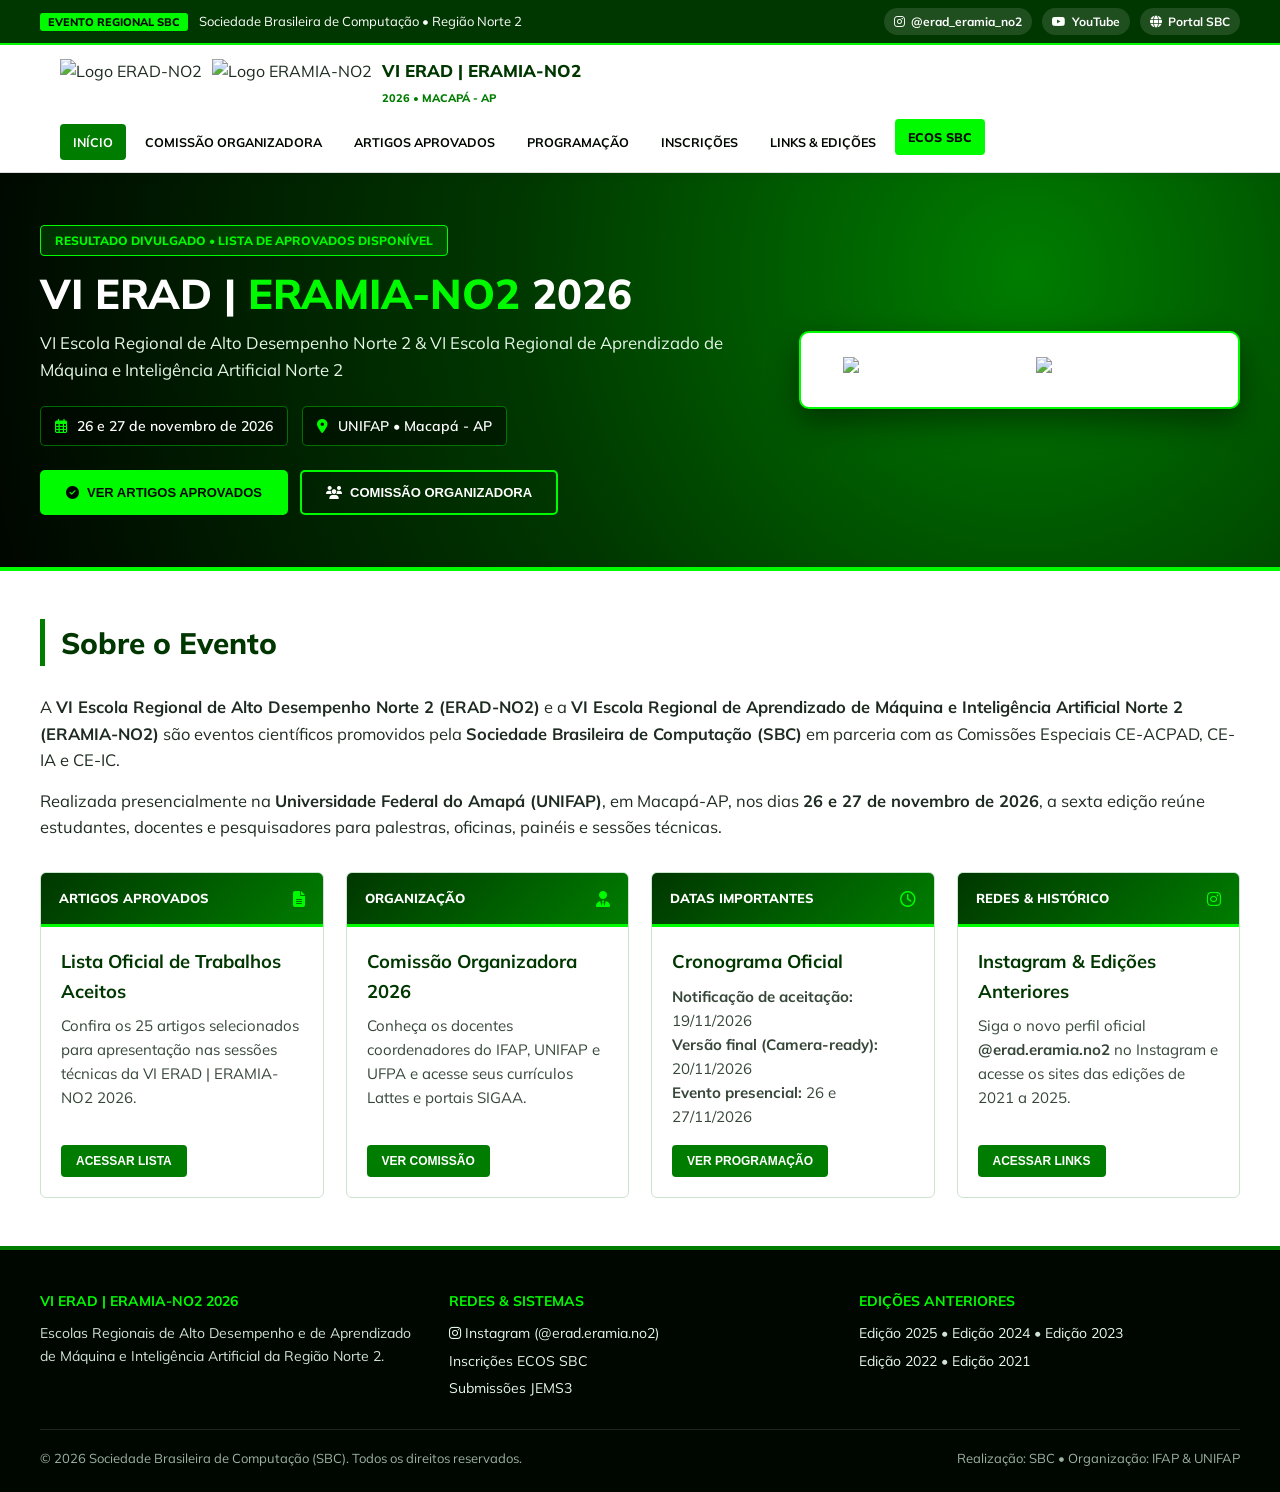
==== commit ca726ace: "Update index.html" ====
--- a/index.html
+++ b/index.html
@@ -488,8 +488,8 @@
         <span>Sociedade Brasileira de Computação • Região Norte 2</span>
       </div>
       <div class="social-links">
-        <a href="https://www.instagram.com/erad.eramia.no2/" target="_blank" rel="noopener">
-          <i class="fab fa-instagram"></i> @erad.eramia.no2
+        <a href="https://www.instagram.com/erad_eramia_no2/" target="_blank" rel="noopener">
+          <i class="fab fa-instagram"></i> @erad_eramia_no2
         </a>
         <a href="https://www.youtube.com/channel/UCKwmp3FBjyOh47VYIpwZYsQ" target="_blank" rel="noopener">
           <i class="fab fa-youtube"></i> YouTube
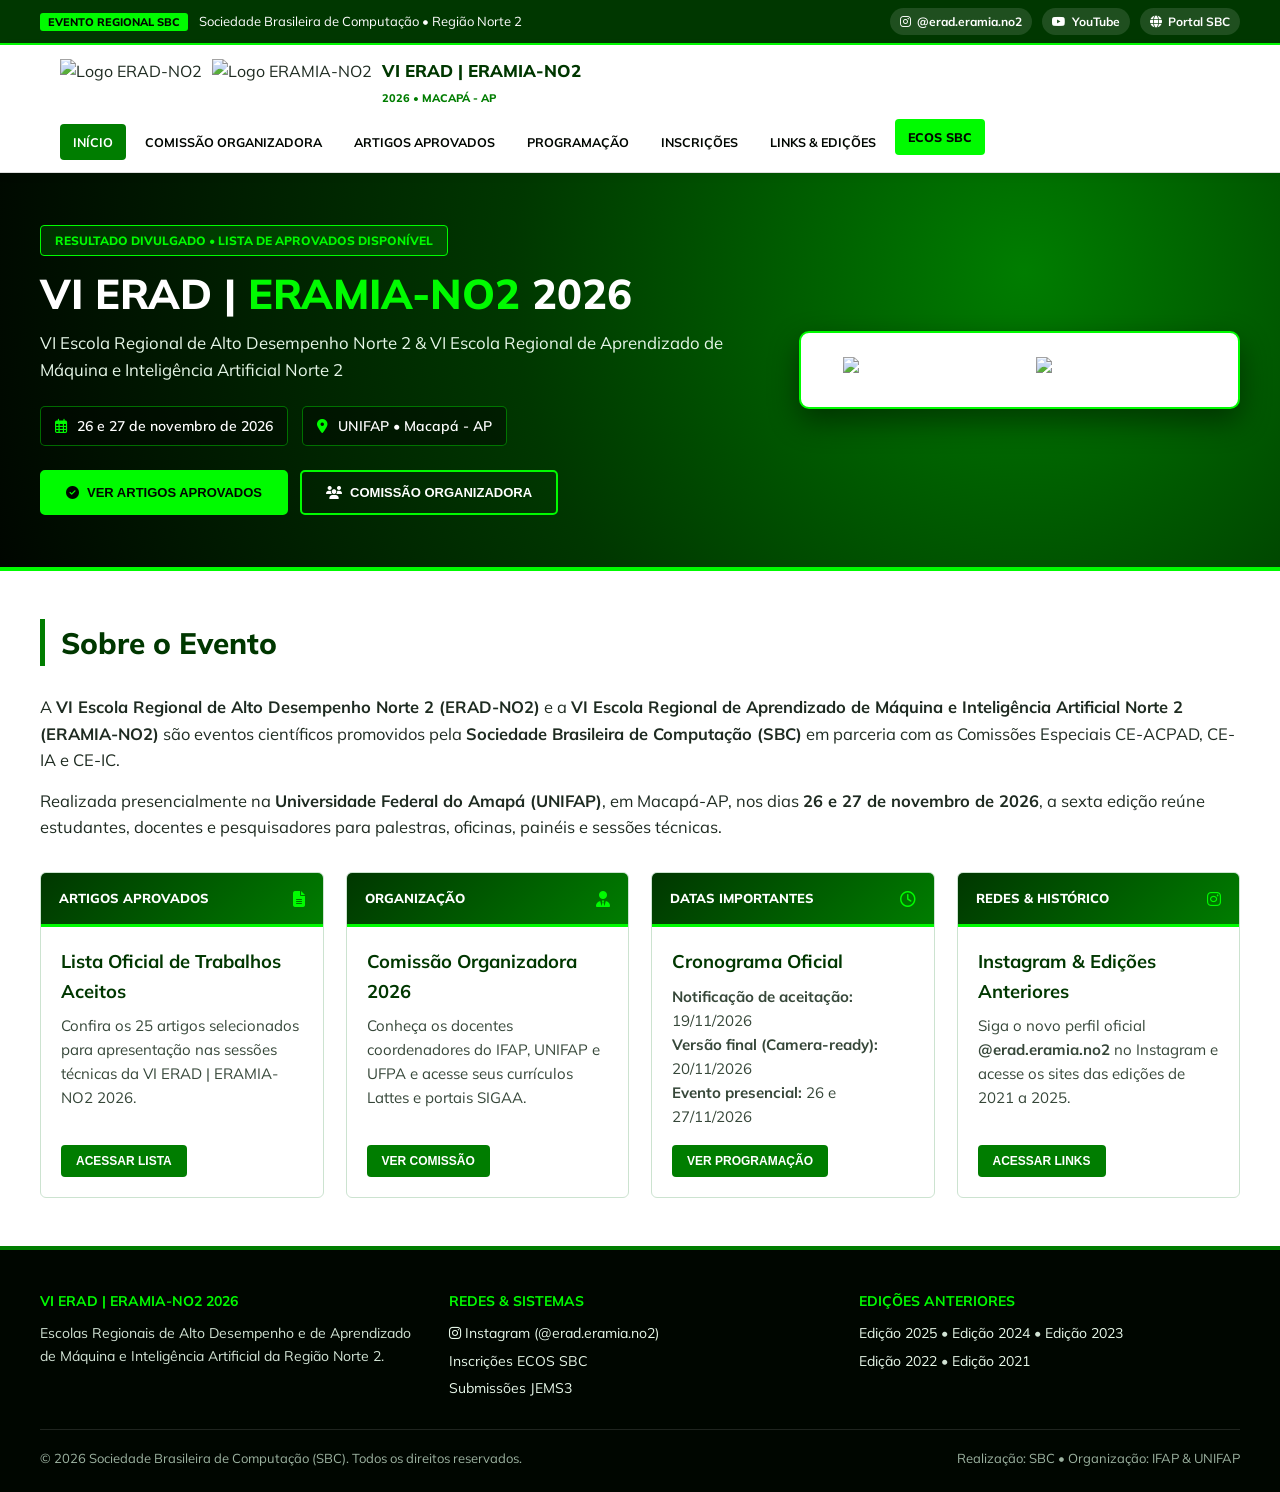
==== commit da979fb0: "Add files via upload" ====
--- a/index.html
+++ b/index.html
@@ -488,8 +488,8 @@
         <span>Sociedade Brasileira de Computação • Região Norte 2</span>
       </div>
       <div class="social-links">
-        <a href="https://www.instagram.com/erad_eramia_no2/" target="_blank" rel="noopener">
-          <i class="fab fa-instagram"></i> @erad_eramia_no2
+        <a href="https://www.instagram.com/erad.eramia.no2/" target="_blank" rel="noopener">
+          <i class="fab fa-instagram"></i> @erad.eramia.no2
         </a>
         <a href="https://www.youtube.com/channel/UCKwmp3FBjyOh47VYIpwZYsQ" target="_blank" rel="noopener">
           <i class="fab fa-youtube"></i> YouTube
@@ -903,4 +903,4 @@
     renderArtigos(artigosAprovados);
   </script>
 </body>
-</html>
+</html>
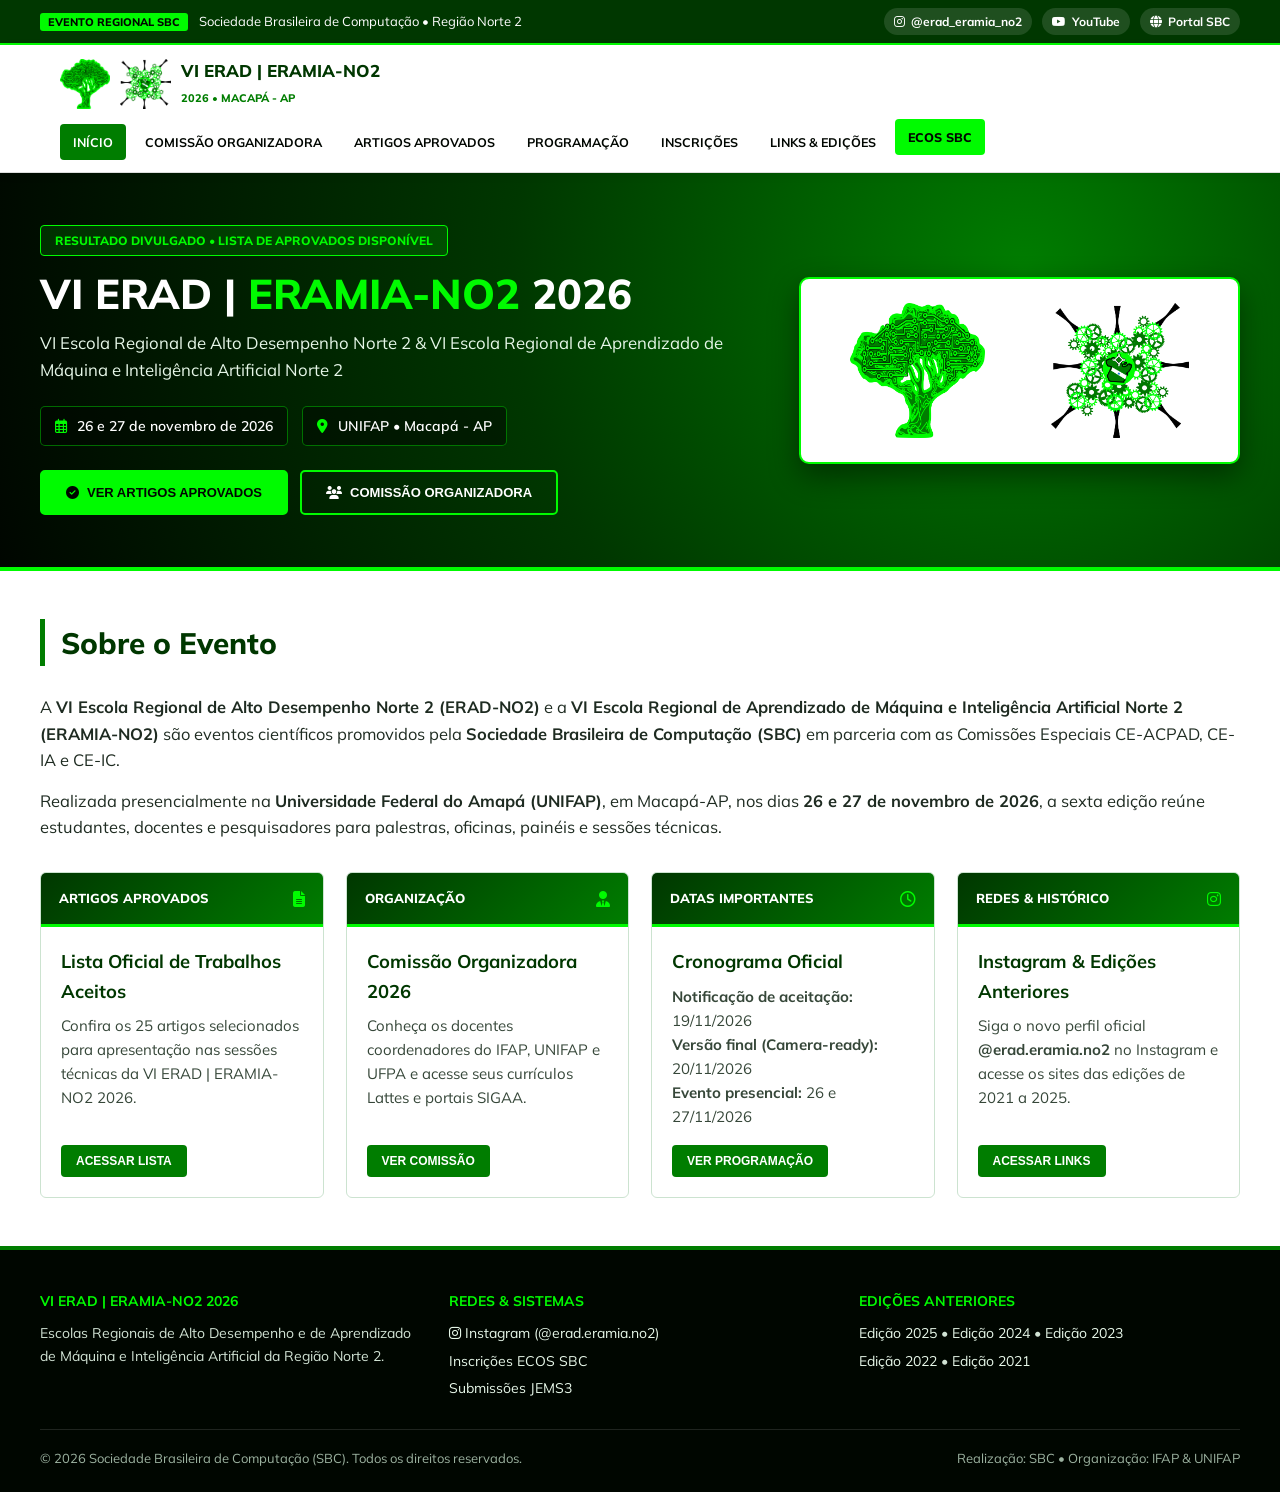
==== commit ce86033e: "Update index.html" ====
--- a/index.html
+++ b/index.html
@@ -488,8 +488,8 @@
         <span>Sociedade Brasileira de Computação • Região Norte 2</span>
       </div>
       <div class="social-links">
-        <a href="https://www.instagram.com/erad.eramia.no2/" target="_blank" rel="noopener">
-          <i class="fab fa-instagram"></i> @erad.eramia.no2
+        <a href="https://www.instagram.com/erad.eramia_no2/" target="_blank" rel="noopener">
+          <i class="fab fa-instagram"></i> @erad_eramia_no2
         </a>
         <a href="https://www.youtube.com/channel/UCKwmp3FBjyOh47VYIpwZYsQ" target="_blank" rel="noopener">
           <i class="fab fa-youtube"></i> YouTube
@@ -903,4 +903,4 @@
     renderArtigos(artigosAprovados);
   </script>
 </body>
-</html>+</html>
